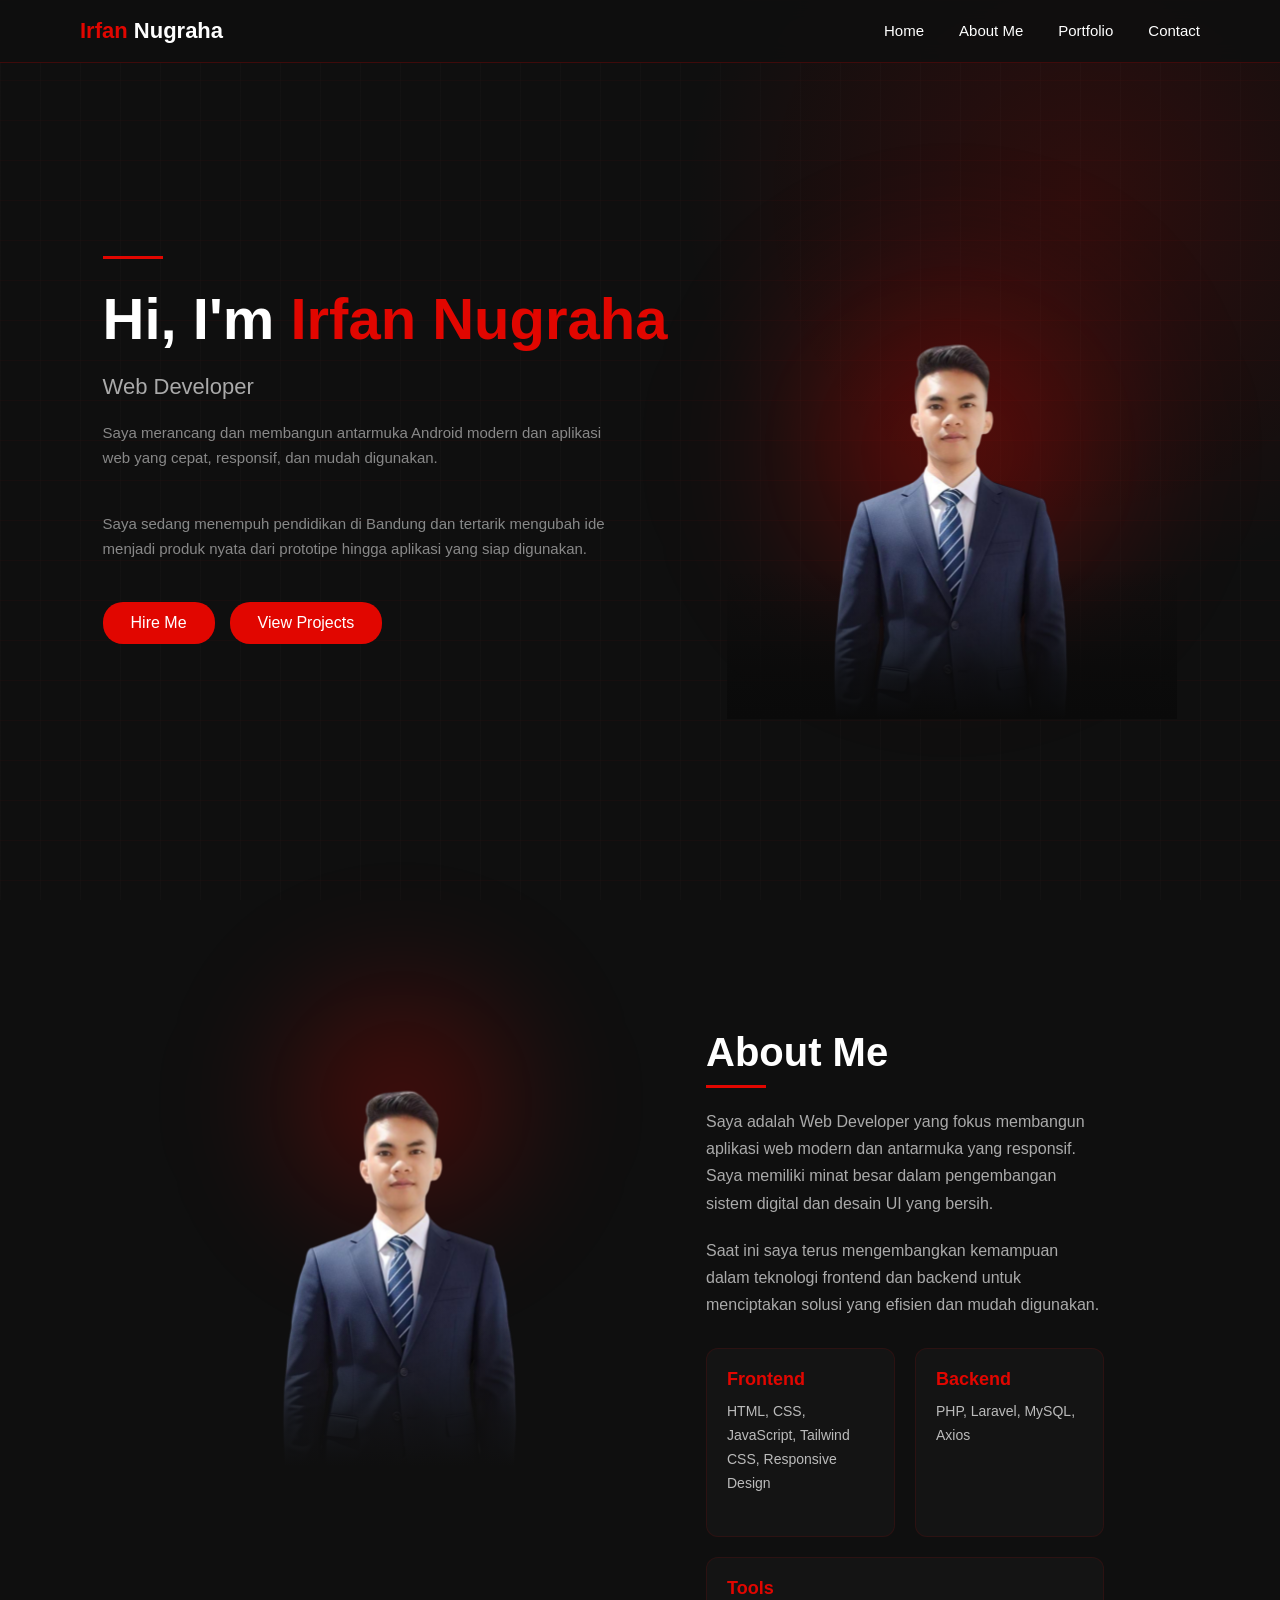
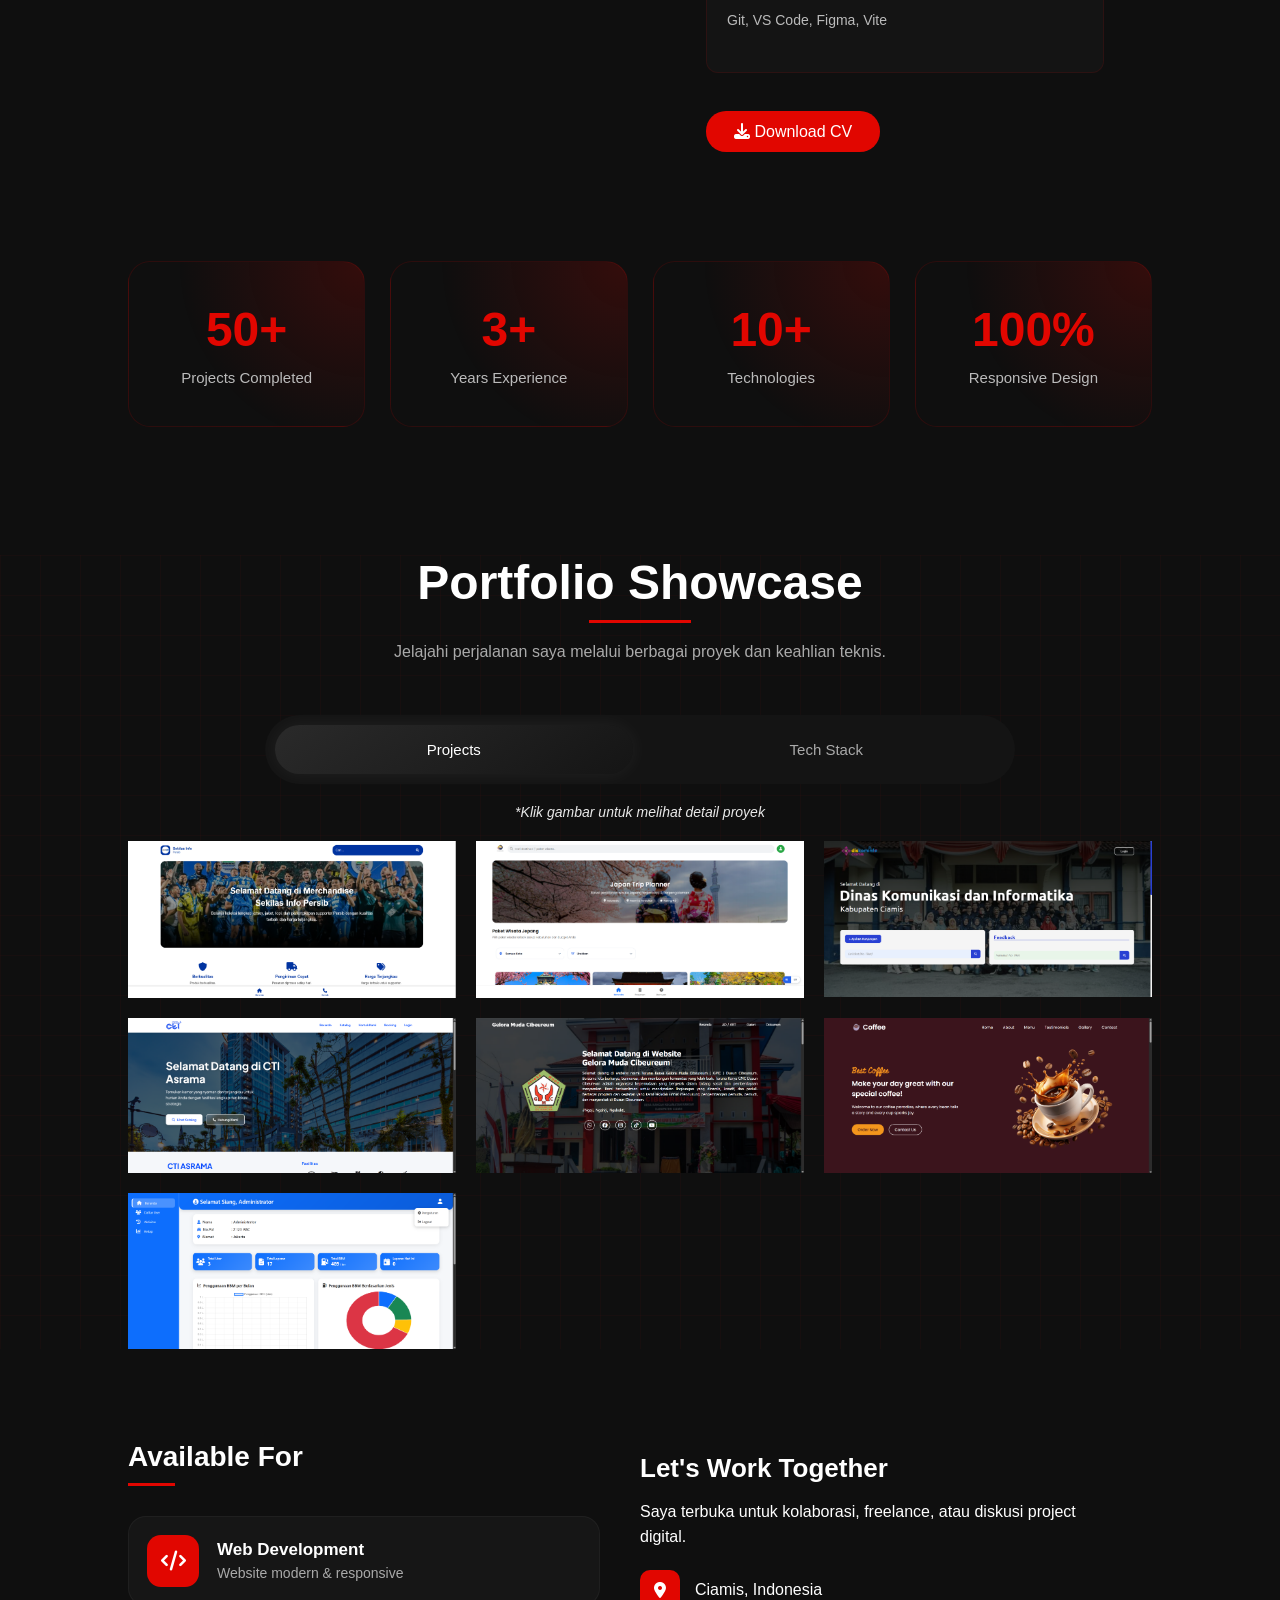
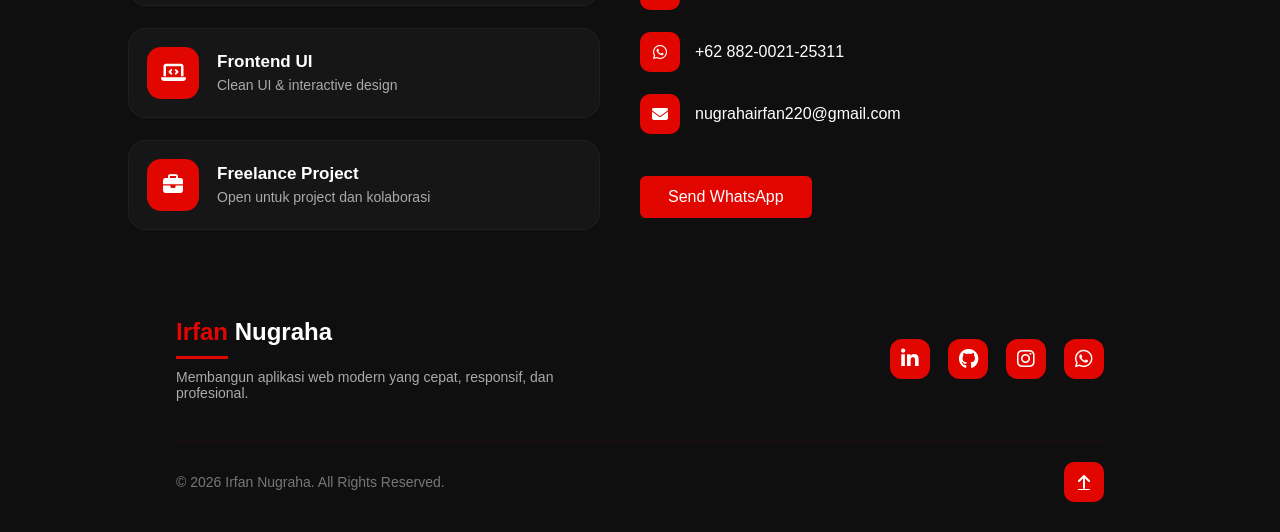
==== index.html @ f9ed2e1a "first commit" ====
<!DOCTYPE html>
<html lang="en">

<head>
    <meta charset="UTF-8">
    <meta name="viewport" content="width=device-width, initial-scale=1.0">
    <title>Portofolio</title>

    <link rel="stylesheet" href="css/style.css">
    <link rel="stylesheet" href="css/style-responsive.css">

    <link rel="stylesheet" href="https://cdnjs.cloudflare.com/ajax/libs/font-awesome/6.5.1/css/all.min.css">

</head>

<body>

    <div class="loader">
        <div class="loader-text">
            <span>Irfan</span> Nugraha
        </div>
    </div>

    <!-- Navbar -->
    <nav class="navbar">
        <div class="nav-container">
            <div class="logo">
                <span>Irfan</span> Nugraha
            </div>
            <ul class="nav-menu">
                <li><a href="#hero">Home</a></li>
                <li><a href="#about">About Me</a></li>
                <li><a href="#portfolio">Portfolio</a></li>
                <li><a href="#contact">Contact</a></li>
            </ul>
            <div class="hamburger">
                <span></span>
                <span></span>
                <span></span>
            </div>
        </div>
    </nav>

    <div class="overlay"></div>

    <!-- Hero Section -->
    <section class="hero fade-up" id="hero">
        <div class="hero-container">
            <div class="hero-text">
                <h1>Hi, I'm <span>Irfan Nugraha</span></h1>
                <h2>Web Developer</h2>
                <p>Saya merancang dan membangun antarmuka Android modern dan aplikasi web yang cepat, responsif, dan
                    mudah digunakan.</p>
                <p>Saya sedang menempuh pendidikan di Bandung dan tertarik mengubah ide menjadi produk nyata dari
                    prototipe hingga aplikasi yang siap digunakan.</p>
                <div class="hero-buttons">
                    <a href="#contact" class="btn-primary">Hire Me</a>
                    <a href="#projects" class="btn-primary">View Projects</a>
                </div>
            </div>
            <div class="hero-image">
                <div class="image-bg"></div>
                <img src="img/hero.png" alt="Irfan Nugraha">
            </div>
        </div>
    </section>

    <!-- About Section -->
    <section class="about fade-up" id="about">
        <div class="about-container">
            <div class="about-image">
                <div class="about-bg"></div>
                <img src="img/hero.png" alt="About Irfan">
            </div>
            <div class="about-content">
                <h2>About Me</h2>
                <p>
                    Saya adalah Web Developer yang fokus membangun aplikasi web modern
                    dan antarmuka yang responsif. Saya memiliki minat besar dalam
                    pengembangan sistem digital dan desain UI yang bersih.
                </p>
                <p>
                    Saat ini saya terus mengembangkan kemampuan dalam teknologi
                    frontend dan backend untuk menciptakan solusi yang efisien
                    dan mudah digunakan.
                </p>
                <div class="about-cards">
                    <div class="about-card">
                        <h3>Frontend</h3>
                        <p>HTML, CSS, JavaScript, Tailwind CSS, Responsive Design</p>
                    </div>
                    <div class="about-card">
                        <h3>Backend</h3>
                        <p>PHP, Laravel, MySQL, Axios</p>
                    </div>
                    <div class="about-card">
                        <h3>Tools</h3>
                        <p>Git, VS Code, Figma, Vite</p>
                    </div>
                </div>
                <a href="" class="btn-primary">
                    <i class="fa-solid fa-download"></i> Download CV
                </a>
            </div>
        </div>
    </section>

    <!-- STATISTICS COUNTER -->
    <section class="stats fade-up">
        <div class="stats-container">

            <div class="stat-card">
                <h2>50+</h2>
                <p>Projects Completed</p>
            </div>

            <div class="stat-card">
                <h2>3+</h2>
                <p>Years Experience</p>
            </div>

            <div class="stat-card">
                <h2>10+</h2>
                <p>Technologies</p>
            </div>

            <div class="stat-card">
                <h2>100%</h2>
                <p>Responsive Design</p>
            </div>

        </div>
    </section>

    <!-- PORTFOLIO SHOWCASE -->
    <section class="portfolio" id="portfolio">
        <div class="portfolio-container">

            <div class="section-title">
                <h2>Portfolio Showcase</h2>
                <p>
                    Jelajahi perjalanan saya melalui berbagai proyek dan keahlian teknis.
                </p>
            </div>

            <div class="portfolio-tabs">
                <button class="tab-btn active" data-tab="projects">
                    Projects
                </button>

                <button class="tab-btn" data-tab="tech">
                    Tech Stack
                </button>
            </div>

            <!-- PROJECT CONTENT -->
            <div class="tab-content active" id="projects">

                <div class="directions">
                    <p><i>*Klik gambar untuk melihat detail proyek</i></p>
                </div>
                <div class="portfolio-grid">
                    <a href="detail-sip.html">
                        <div class="portfolio-card">
                            <div class="portfolio-image">
                                <img src="img/project-7.png" alt="Project">
                            </div>
                        </div>
                    </a>

                    <a href="detail-maruyama.html">
                        <div class="portfolio-card">
                            <div class="portfolio-image">
                                <img src="img/project-1.png" alt="Project">
                            </div>
                        </div>
                    </a>

                    <a href="detail-diskominfo.html">
                        <div class="portfolio-card">
                            <div class="portfolio-image">
                                <img src="img/project-2.png" alt="Project">
                            </div>
                        </div>
                    </a>

                    <a href="detail-cti.html">
                        <div class="portfolio-card">
                            <div class="portfolio-image">
                                <img src="img/project-3.png" alt="Project">
                            </div>
                        </div>
                    </a>

                    <a href="detail-karangtaruna.html">
                        <div class="portfolio-card">
                            <div class="portfolio-image">
                                <img src="img/project-4.png" alt="Project">
                            </div>
                        </div>
                    </a>

                    <a href="detail-coffeeshop.html">
                        <div class="portfolio-card">
                            <div class="portfolio-image">
                                <img src="img/project-5.png" alt="Project">
                            </div>
                        </div>
                    </a>

                    <a href="detail-bbm.html">
                        <div class="portfolio-card">
                            <div class="portfolio-image">
                                <img src="img/project-6.png" alt="Project">
                            </div>
                        </div>
                    </a>
                </div>
            </div>

            <!-- TECH STACK CONTENT -->
            <div class="tab-content" id="tech">

                <div class="tech-grid">

                    <div class="tech-card">
                        <i class="fa-brands fa-js"></i>
                        <h3>JavaScript</h3>
                    </div>

                    <div class="tech-card">
                        <i class="fa-brands fa-html5"></i>
                        <h3>HTML</h3>
                    </div>

                    <div class="tech-card">
                        <i class="fa-brands fa-css3-alt"></i>
                        <h3>CSS</h3>
                    </div>

                    <div class="tech-card">
                        <i class="fa-brands fa-php"></i>
                        <h3>PHP</h3>
                    </div>

                    <div class="tech-card">
                        <i class="fa-brands fa-laravel"></i>
                        <h3>Laravel</h3>
                    </div>

                    <div class="tech-card">
                        <i class="fa-solid fa-database"></i>
                        <h3>MySQL</h3>
                    </div>

                    <div class="tech-card">
                        <i class="fa-brands fa-git-alt"></i>
                        <h3>Git</h3>
                    </div>

                    <div class="tech-card">
                        <i class="fa-brands fa-figma"></i>
                        <h3>Figma</h3>
                    </div>

                </div>
            </div>
        </div>
    </section>

    <!-- CONTACT SECTION -->
    <section class="contact fade-up" id="contact">
        <div class="contact-container">
            <div class="contact-wrapper">
                <div class="contact-card">
                    <h3>Available For</h3>

                    <div class="availability-list">
                        <div class="availability-item">
                            <i class="fa-solid fa-code"></i>
                            <div>
                                <h4>Web Development</h4>
                                <p>Website modern & responsive</p>
                            </div>
                        </div>

                        <div class="availability-item">
                            <i class="fa-solid fa-laptop-code"></i>
                            <div>
                                <h4>Frontend UI</h4>
                                <p>Clean UI & interactive design</p>
                            </div>
                        </div>

                        <div class="availability-item">
                            <i class="fa-solid fa-briefcase"></i>
                            <div>
                                <h4>Freelance Project</h4>
                                <p>Open untuk project dan kolaborasi</p>
                            </div>
                        </div>
                    </div>
                </div>
                <div class="contact-info">
                    <h3>Let's Work Together</h3>
                    <p>Saya terbuka untuk kolaborasi, freelance, atau diskusi project digital.</p>
                    <div class="contact-item">
                        <i class="fa-solid fa-location-dot"></i>
                        <p>Ciamis, Indonesia</p>
                    </div>
                    <div class="contact-item">
                        <i class="fa-brands fa-whatsapp"></i>
                        <p><a href="https://wa.me/62882002125311" target="_blank">
                                +62 882-0021-25311
                            </a></p>
                    </div>
                    <div class="contact-item">
                        <i class="fa-solid fa-envelope"></i>
                        <p><a href="mailto:nugrahairfan220@gmail.com">
                                nugrahairfan220@gmail.com
                            </a></p>
                    </div>
                    <a href="https://wa.me/62882002125311" class="contact-btn" target="_blank">
                        Send WhatsApp
                    </a>
                </div>
            </div>
        </div>
    </section>

    <!-- FOOTER -->
    <footer class="footer">
        <div class="footer-container">

            <div class="footer-top">
                <div class="footer-logo">
                    <h2><span>Irfan</span> Nugraha</h2>
                    <p>Membangun aplikasi web modern yang cepat, responsif, dan profesional.</p>
                </div>

                <div class="footer-social">
                    <a href="#"><i class="fa-brands fa-linkedin-in"></i></a>
                    <a href="#"><i class="fa-brands fa-github"></i></a>
                    <a href="https://www.instagram.com/_ngrh4/" target="_blank"><i
                            class="fa-brands fa-instagram"></i></a>
                    <a href="https://wa.me/62882002125311" target="_blank">
                        <i class="fa-brands fa-whatsapp"></i>
                    </a>
                </div>
            </div>

            <div class="footer-bottom">
                <p>© 2026 Irfan Nugraha. All Rights Reserved.</p>
                <a href="index.html" class="back-to-top">
                    <i class="fa-solid fa-arrow-up"></i>
                </a>
            </div>

        </div>
    </footer>

    <script src="script.js"></script>

</body>

</html>
---- css/style.css ----
* {
    margin: 0;
    padding: 0;
    box-sizing: border-box;
}

html {
    scroll-behavior: smooth;
}

html.no-scroll,
body.no-scroll {
    overflow: hidden;
    overscroll-behavior: none;
}

.fade-up {
    opacity: 0;
    transform: translateY(40px);
    transition: all 0.3s ease;
}

.fade-up.show {
    opacity: 1;
    transform: translateY(0);
}

.loader {
    position: fixed;
    inset: 0;
    background: #0a0a0a;
    display: flex;
    justify-content: center;
    align-items: center;
    z-index: 99999;
    transition: 0.6s ease;
}

.loader.hide {
    opacity: 0;
    visibility: hidden;
}

.loader-text {
    font-size: 32px;
    font-weight: 700;
    color: white;
}

.loader-text span {
    color: #e10600;
}

body {
    font-family: 'Poppins', sans-serif;
    background-color: #0f0f0f;
}

/* Navbar */
.navbar {
    position: fixed;
    width: 100%;
    top: 0;
    background: rgba(15, 15, 15, 0.9);
    backdrop-filter: blur(10px);
    z-index: 1000;
    border-bottom: 1px solid rgba(255, 0, 0, 0.2);
}

.nav-container {
    max-width: 1200px;
    margin: auto;
    padding: 18px 40px;
    display: flex;
    justify-content: space-between;
    align-items: center;
}

.logo {
    font-size: 22px;
    font-weight: 700;
    color: white;
    cursor: pointer;
}

.logo span {
    color: #e10600;
}

.nav-menu {
    display: flex;
    list-style: none;
    gap: 35px;
}

.nav-menu a {
    text-decoration: none;
    color: white;
    font-size: 15px;
    font-weight: 500;
    position: relative;
    transition: 0.3s;
}

.nav-menu a::after {
    content: "";
    position: absolute;
    left: 0;
    bottom: -6px;
    width: 0%;
    height: 2px;
    background: #e10600;
    transition: 0.3s;
}

.nav-menu a:hover::after {
    width: 100%;
}

.hamburger {
    display: none;
    flex-direction: column;
    cursor: pointer;
    gap: 5px;
}

.hamburger span {
    width: 25px;
    height: 3px;
    background: #fff;
    transition: all 0.3s ease;
    transform-origin: center;
}

.hamburger.active span {
    background: #e10600;
    box-shadow: 0 0 10px #e10600, 0 0 20px #e10600;
}

.hamburger.active span:nth-child(1) {
    transform: rotate(45deg) translate(5px, 5px);
}

.hamburger.active span:nth-child(2) {
    opacity: 0;
}

.hamburger.active span:nth-child(3) {
    transform: rotate(-45deg) translate(6px, -6px);
}

.overlay {
    position: fixed;
    inset: 0;
    background: rgba(0, 0, 0, 0.6);
    backdrop-filter: blur(5px);
    opacity: 0;
    visibility: hidden;
    transition: 0.3s ease;
    z-index: 900;
    pointer-events: none;
}

.overlay.active {
    opacity: 1;
    visibility: visible;
    pointer-events: auto;
}

/* HERO SECTION */
.hero {
    min-height: 100vh;
    display: flex;
    align-items: center;
    position: relative;
    overflow: hidden;
    padding: 0 60px;
    background: #0f0f0f;
}

.hero::before {
    content: "";
    position: absolute;
    width: 800px;
    height: 800px;
    background: radial-gradient(circle, rgba(225, 6, 0, 0.15) 0%, transparent 70%);
    top: -200px;
    right: -200px;
    z-index: 0;
}

.hero::after {
    content: "";
    position: absolute;
    inset: 0;
    background-image: linear-gradient(rgba(255, 0, 0, 0.03) 1px, transparent 1px),
        linear-gradient(90deg, rgba(133, 110, 110, 0.03) 1px, transparent 1px);
    background-size: 40px 40px;
    z-index: 0;
}

.hero-container {
    max-width: 1200px;
    margin: auto;
    display: flex;
    align-items: center;
    justify-content: space-between;
    gap: 60px;
    position: relative;
    z-index: 2;
}

.hero-text h1 {
    font-size: 58px;
    font-weight: 700;
    line-height: 1.2;
    color: white;
}

.hero-text h1 span {
    color: #e10600;
}

.hero-text h2 {
    margin: 20px 0;
    font-weight: 400;
    color: #aaa;
    font-size: 22px;
}

.hero-text p {
    max-width: 520px;
    color: #888;
    line-height: 1.7;
    margin-bottom: 40px;
    font-size: 15px;
}

.hero-text::before {
    content: "";
    width: 60px;
    height: 3px;
    background: #e10600;
    display: block;
    margin-bottom: 25px;
}

.hero-buttons {
    display: flex;
    gap: 15px;
}

.btn-primary {
    background: #e10600;
    color: white;
    padding: 12px 28px;
    text-decoration: none;
    border-radius: 20px;
    transition: 0.3s;
}

.btn-primary:hover {
    background: #ff1a1a;
    box-shadow: 0 0 20px rgba(225, 6, 0, 0.6);
    transform: translateY(-5px);
}

.hero-image {
    position: relative;
    display: flex;
    justify-content: center;
    align-items: center;
}

.hero-image::after {
    content: "";
    position: absolute;
    bottom: 0;
    width: 100%;
    height: 150px;
    background: linear-gradient(to bottom,
            rgba(10, 10, 10, 0) 0%,
            rgba(10, 10, 10, 0.4) 40%,
            rgba(10, 10, 10, 0.8) 70%,
            #0a0a0a 100%);
    z-index: 3;
}

.image-bg {
    position: absolute;
    width: 450px;
    height: 450px;
    background: radial-gradient(circle, rgba(225, 6, 0, 0.4) 0%, transparent 70%);
    filter: blur(60px);
    border-radius: 50%;
    z-index: 1;
}

.hero-image img {
    width: 450px;
    position: relative;
    z-index: 2;
    animation: float 4s ease-in-out infinite;
}

@keyframes float {
    0% {
        transform: translateY(0px);
    }

    50% {
        transform: translateY(-12px);
    }

    100% {
        transform: translateY(0px);
    }
}

/* ABOUT SECTION */
.about {
    padding: 120px 60px;
    position: relative;
}

.about-container {
    max-width: 80%;
    margin: auto;
    display: flex;
    align-items: flex-start;
    gap: 80px;
}

.about-image {
    position: relative;
    flex: 1;
    display: flex;
    justify-content: center;
    margin-top: -10%;
}

.about-image::after {
    content: "";
    position: absolute;
    bottom: 0;
    width: 100%;
    height: 160px;
    background: linear-gradient(to bottom,
            rgba(15, 15, 15, 0) 0%,
            rgba(15, 15, 15, 0.4) 40%,
            rgba(15, 15, 15, 0.8) 70%,
            #0f0f0f 100%);
    z-index: 3;
}

.about-bg {
    position: absolute;
    width: 350px;
    height: 350px;
    background: radial-gradient(circle, rgba(225, 6, 0, 0.3) 0%, transparent 70%);
    filter: blur(50px);
    border-radius: 50%;
    z-index: 1;
}

.about-image img {
    width: 450px;
    position: relative;
    z-index: 2;
    border-radius: 20px;
    animation: float 4s ease-in-out infinite;
}

.about-content {
    flex: 1.3;
    padding-top: 10px;
}

.about-content h2 {
    font-size: 40px;
    margin-bottom: 20px;
    color: white;
    position: relative;
}

.about-content h2::after {
    content: "";
    width: 60px;
    height: 3px;
    background: #e10600;
    display: block;
    margin-top: 10px;
}

.about-content p {
    color: #aaa;
    line-height: 1.7;
    margin-bottom: 20px;
}

.about-cards {
    display: flex;
    gap: 20px;
    margin-top: 30px;
    flex-wrap: wrap;
    margin-bottom: 50px;
}

.about-card {
    background: #141414;
    padding: 20px;
    border-radius: 12px;
    border: 1px solid rgba(255, 0, 0, 0.1);
    flex: 1;
    min-width: 180px;
    transition: 0.3s;
}

.about-card h3 {
    color: #e10600;
    margin-bottom: 10px;
    font-size: 18px;
}

.about-card p {
    font-size: 14px;
    color: #bbb;
}

/* STATISTICS COUNTER */
.stats {
    position: relative;
}

.stats-container {
    max-width: 80%;
    margin: auto;
    display: grid;
    grid-template-columns: repeat(4, 1fr);
    gap: 25px;
}

.stat-card {
    background:
        radial-gradient(circle at top right,
            rgba(225, 6, 0, 0.18),
            transparent 65%);
    border: 1px solid rgba(255, 0, 0, 0.12);
    border-radius: 22px;
    padding: 40px 25px;
    text-align: center;
    transition: 0.4s ease;
    position: relative;
    overflow: hidden;
}

.stat-card h2 {
    font-size: 48px;
    color: #e10600;
    margin-bottom: 12px;
    position: relative;
    z-index: 2;
}

.stat-card p {
    color: #bbb;
    font-size: 15px;
    position: relative;
    z-index: 2;
}

/* PORTFOLIO SECTION */
.portfolio {
    margin-top: 10%;
    position: relative;
    overflow: hidden;
}

.portfolio::before {
    content: "";
    position: absolute;
    inset: 0;
    background-image:
        linear-gradient(rgba(255, 0, 0, 0.03) 1px, transparent 1px),
        linear-gradient(90deg, rgba(255, 0, 0, 0.03) 1px, transparent 1px);
    background-size: 40px 40px;
    z-index: 0;
}

.portfolio-container {
    max-width: 80%;
    margin: auto;
    position: relative;
    z-index: 2;
}

.section-title {
    text-align: center;
    margin-bottom: 50px;
}

.section-title h2 {
    font-size: 48px;
    color: white;
    margin-bottom: 15px;
    position: relative;
}

.section-title h2::after {
    content: "";
    width: 10%;
    height: 3px;
    background: #e10600;
    display: block;
    margin: auto;
    margin-top: 10px;
}

.section-title p {
    color: #aaa;
    max-width: 700px;
    margin: auto;
    line-height: 1.7;
}

.portfolio-tabs {
    max-width: 750px;
    margin: auto;
    background: #141414;
    padding: 10px;
    border-radius: 50px;
    display: flex;
    justify-content: space-between;
    gap: 15px;
    margin-bottom: 20px;
}

.tab-btn {
    flex: 1;
    border: none;
    padding: 16px;
    border-radius: 40px;
    background: transparent;
    color: #aaa;
    cursor: pointer;
    transition: 0.3s ease;
    font-size: 15px;
}

.tab-btn.active,
.tab-btn:hover {
    background: linear-gradient(145deg, #2a2a2a, #151515);
    color: white;
    box-shadow: 0 0 20px rgba(255, 255, 255, 0.06);
}

.directions {
    display: flex;
    flex-wrap: wrap;
    gap: 12px;
    align-items: center;
    border-radius: 10px;
    color: #e8e8e8;
    font-size: 14px;
    max-width: 100%;
    margin: 0.5rem 0;
    justify-content: center;
}

.directions p {
    animation: blinkText 1s infinite;
}

@keyframes blinkText {
    0%,
    100% {
        opacity: 1;
    }

    50% {
        opacity: 0.3;
    }
}

@media (prefers-reduced-motion: reduce) {
    .directions p {
        animation: none;
        opacity: 1;
    }
}

.portfolio-grid {
    margin-top: 2%;
    display: grid;
    grid-template-columns: repeat(3, 1fr);
    gap: 20px;
}

.portfolio-card {
    border-radius: 0px;
    overflow: hidden;
    transition: 0.4s ease;
    position: relative;
}

.portfolio-card:hover {
    transform: translateY(-5px);
}

.portfolio-image img {
    width: 100%;
    display: block;
    cursor: pointer;
    transition: transform 0.3s ease;
}

/* TAB CONTENT */
.tab-content {
    display: none;
    animation: fadeTab 0.4s ease;
}

.tab-content.active {
    display: block;
}

@keyframes fadeTab {
    from {
        opacity: 0;
        transform: translateY(15px);
    }

    to {
        opacity: 1;
        transform: translateY(0);
    }
}

/* TECH STACK */
.tech-grid {
    display: grid;
    grid-template-columns: repeat(4, 1fr);
    gap: 28px;
}

.tech-card {
    background: linear-gradient(145deg, #141414, #0d0d0d);
    border: 1px solid rgba(255, 0, 0, 0.08);
    border-radius: 28px;
    height: 170px;
    display: flex;
    flex-direction: column;
    align-items: center;
    justify-content: center;
    position: relative;
    overflow: hidden;
    transition: 0.4s ease;
}

.tech-card::before {
    content: "";
    position: absolute;
    inset: 0;
    background:
        radial-gradient(circle at top,
            rgba(225, 6, 0, 0.12),
            transparent 70%);
    opacity: 0;
    transition: 0.4s;
}

.tech-card:hover::before {
    opacity: 1;
}

.tech-card:hover {
    border-color: rgba(255, 0, 0, 0.4);
    box-shadow: 0 18px 40px rgba(225, 6, 0, 0.18);
}

.tech-card i {
    font-size: 58px;
    margin-bottom: 18px;
    color: white;
    transition: 0.3s ease;
    position: relative;
    z-index: 2;
}

.tech-card:hover i {
    transform: scale(1.1);
    color: #e10600;
}

.tech-card h3 {
    color: #ddd;
    font-size: 15px;
    font-weight: 500;
    position: relative;
    z-index: 2;
}

/* CONTACT SECTION */
.contact {
    margin-top: 5%;
    color: white;
}

.contact-container {
    max-width: 80%;
    margin: auto;
}

.contact-wrapper {
    display: flex;
    margin-top: 60px;
    align-items: stretch;
    flex-wrap: wrap;
}

.contact-info {
    flex: 1;
    padding: 40px;
    border-radius: 16px;
    transition: 0.4s ease;
}

.contact-info h3 {
    font-size: 26px;
    margin-bottom: 15px;
}

.contact-info p {
    color: white;
    margin-bottom: 20px;
    line-height: 1.6;
}

.contact-item {
    display: flex;
    align-items: center;
    gap: 15px;
    margin-bottom: 22px;
}

.contact-item i {
    width: 40px;
    height: 40px;
    display: flex;
    align-items: center;
    justify-content: center;
    background: #e10600;
    border-radius: 10px;
    color: white;
    font-size: 16px;
    transition: 0.3s ease;
    flex-shrink: 0;
}

.contact-item p {
    margin: 0;
    color: white;
}

.contact-item a {
    text-decoration: none;
    color: white;
    transition: 0.3s;
}

.contact-item a:hover {
    color: #e10600;
}

.contact-btn {
    display: inline-block;
    margin-top: 20px;
    padding: 12px 28px;
    background: #e10600;
    color: white;
    text-decoration: none;
    border-radius: 6px;
    transition: 0.3s;
}

.contact-btn:hover {
    background: #ff1a1a;
    box-shadow: 0 0 20px rgba(225, 6, 0, 0.6);
}

.contact-card {
    flex: 1;
    position: relative;
    overflow: hidden;
    border-radius: 24px;
    display: flex;
    flex-direction: column;
    justify-content: center;
    min-height: 100%;
}

.contact-card h3 {
    font-size: 28px;
    margin-bottom: 30px;
    position: relative;
    z-index: 2;
}

.contact-card h3::after {
    content: "";
    width: 10%;
    height: 3px;
    background: #e10600;
    display: block;
    margin-top: 10px;
}

.availability-list {
    display: flex;
    flex-direction: column;
    gap: 22px;
    position: relative;
    z-index: 2;
}

.availability-item {
    display: flex;
    align-items: center;
    gap: 18px;
    padding: 18px;
    border-radius: 18px;
    background: rgba(255, 255, 255, 0.03);
    border: 1px solid rgba(255, 255, 255, 0.04);
    transition: 0.3s ease;
}

.availability-item i {
    width: 52px;
    height: 52px;
    display: flex;
    align-items: center;
    justify-content: center;
    border-radius: 14px;
    background: #e10600;
    color: white;
    font-size: 20px;
    flex-shrink: 0;
}

.availability-item h4 {
    color: white;
    margin-bottom: 5px;
    font-size: 17px;
}

.availability-item p {
    color: #aaa;
    font-size: 14px;
    margin: 0;
}

/* FOOTER */
.footer {
    padding: 60px 60px 30px;
    position: relative;
}

.footer-container {
    max-width: 80%;
    margin: auto;
}

.footer-top {
    display: flex;
    justify-content: space-between;
    align-items: center;
    flex-wrap: wrap;
    gap: 40px;
    margin-bottom: 40px;
}

.footer-logo h2 {
    color: white;
    font-size: 24px;
}

.footer-logo h2::after {
    content: "";
    width: 13%;
    height: 3px;
    background: #e10600;
    display: block;
    margin-top: 10px;
}

.footer-logo span {
    color: #e10600;
}

.footer-logo p {
    color: #aaa;
    margin-top: 10px;
    max-width: 400px;
    font-size: 14px;
}

.footer-social {
    display: flex;
    gap: 18px;
}

.footer-social a {
    width: 40px;
    height: 40px;
    background: #e10600;
    display: flex;
    align-items: center;
    justify-content: center;
    border-radius: 12px;
    color: white;
    font-size: 20px;
    transition: 0.3s ease;
    text-decoration: none;
}

.footer-social a:hover {
    box-shadow: 0 0 20px rgba(225, 6, 0, 0.6);
    transform: translateY(-5px);
}

.footer-bottom {
    display: flex;
    justify-content: space-between;
    align-items: center;
    border-top: 1px solid rgba(255, 0, 0, 0.1);
    padding-top: 20px;
}

.footer-bottom p {
    color: #777;
    font-size: 14px;
}

.back-to-top {
    width: 40px;
    height: 40px;
    background: #e10600;
    display: flex;
    align-items: center;
    justify-content: center;
    border-radius: 10px;
    color: white;
    transition: 0.3s;
}

.back-to-top:hover {
    box-shadow: 0 0 15px rgba(225, 6, 0, 0.5);
    transform: translateY(-5px);
}

.hero::before,
.hero::after,
.hero-image::after {
    pointer-events: none;
}

.hero-text,
.hero-buttons,
.hero-buttons a {
    position: relative;
    z-index: 5;
}
---- css/style-responsive.css ----
@media (max-width: 1024px) {

    /* NAVBAR */
    .nav-container {
        padding: 15px 25px;
    }

    /* HERO */
    .hero-container {
        flex-direction: column;
        text-align: center;
    }

    .hero-text::before {
        margin: 0 auto 25px;
    }

    .hero-buttons {
        justify-content: center;
    }

    .hero-image img {
        width: 380px;
    }

    /* ABOUT */
    .about-container {
        flex-direction: column;
        align-items: center;
    }

    .about-image img {
        width: 380px;
    }

    .about-content {
        text-align: center;
    }

    .about-content h2::after {
        margin: 10px auto 0;
    }

    /* STATS */
    .stats-container {
        grid-template-columns: repeat(2, 1fr);
    }

    /* PORTFOLIO */
    .portfolio-grid {
        grid-template-columns: repeat(2, 1fr);
    }

    /* TECH STACK */
    .tech-grid {
        grid-template-columns: repeat(3, 1fr);
    }

    /* CONTACT */
    .contact-wrapper {
        flex-direction: column;
    }
}

/* MOBILE - 768px and below */
@media (max-width: 768px) {

    /* NAVBAR */
    .nav-container {
        padding: 15px 25px;
    }

    .nav-menu {
        position: absolute;
        top: 55px;
        left: 0%;
        flex-direction: column;
        background: rgb(15, 15, 15);
        backdrop-filter: blur(0px);
        width: 100%;
        padding: 20px;
        opacity: 0;
        transform: translateY(-20px);
        transition: all 0.35s ease;
        pointer-events: none;
    }

    .nav-menu a {
        display: block;
        padding: 12px;
        border-radius: 8px;
        transition: 0.2s;
        position: relative;
        overflow: hidden;
    }

    .nav-menu.active {
        top: 57px;
        opacity: 1;
        transform: translateY(0);
        pointer-events: auto;
    }

    .nav-menu a::after {
        display: none;
    }

    .nav-menu a:hover,
    .nav-menu a:active {
        background: rgba(225, 6, 0, 0.15);
        color: #fff;
        transform: translateX(8px);
    }

    .nav-menu a::before {
        content: "";
        position: absolute;
        left: 0;
        top: 0;
        width: 4px;
        height: 0%;
        background: #e10600;
        transition: 0.3s;
    }

    .nav-menu a:hover::before,
    .nav-menu a:active::before {
        height: 100%;
    }

    .hamburger {
        display: flex;
    }

    /* HERO */
    .hero {
        padding: 120px 25px 0px;
        min-height: 80vh;
    }

    .hero-container {
        flex-direction: column-reverse;
        text-align: center;
    }

    .hero-text {
        margin-top: -20%;
    }

    .hero-text::before {
        display: none;
    }

    .hero-text h1 {
        font-size: 38px;
    }

    .hero-text h2 {
        font-size: 18px;
    }

    .hero-image {
        margin-bottom: -10%;
    }

    .image-bg {
        background: black;
    }

    .hero-image img {
        width: 350px;
        animation: none;
    }

    /* ABOUT */
    .about {
        padding: 0px 0px;
        margin-top: 20%;
    }

    .about-container {
        max-width: 90%;
    }

    .about-image {
        display: none;
    }

    .about-content {
        padding-top: 0px;
    }

    .about-content h2 {
        font-size: 30px;
    }

    .about-content p {
        font-size: 12px;
    }

    .about-cards {
        flex-direction: column;
    }

    /* STATS */
    .stats {
        padding: 0px 0px;
    }

    .stats-container {
        gap: 18px;
        max-width: 90%;
        margin-top: 15%;
    }

    .stat-card {
        padding: 30px 20px;
    }

    .stat-card h2 {
        font-size: 38px;
    }

    /* PORTFOLIO */
    .portfolio {
        padding: 0px 0px;
        margin-top: 30%;
    }

    .portfolio-container {
        max-width: 90%;
    }

    .section-title h2 {
        font-size: 30px;
    }

    .section-title h2::after {
        width: 30%;
    }

    .section-title p {
        font-size: 12px;
    }

    .portfolio-tabs {
        margin-top: -5%;
        margin-bottom: 30px;
    }

    .directions {
        margin-top: -10px;
        margin-bottom: 20px;
    }

    .directions p {
        font-size: 10px;
    }

    .portfolio-grid {
        margin-top: 0px;
        gap: 10px;
    }

    .portfolio-image img {
        border-radius: 0px;
    }

    /* TECH STACK */
    .tech-grid {
        grid-template-columns: repeat(2, 1fr);
        gap: 20px;
    }

    .tech-card {
        height: 150px;
    }

    .tech-card i {
        font-size: 48px;
    }

    /* CONTACT */
    .contact {
        padding: 0px 0px;
        margin-top: 20%;
    }

    .contact-container {
        max-width: 90%;
    }

    .contact-info {
        padding: 30px;
    }

    .contact-info p {
        font-size: 12px;
    }

    .contact-wrapper {
        margin-top: 40%;
        gap: 20px;
    }

    .contact-card h3 {
        text-align: center;
    }

    .contact-card h3::after {
        content: "";
        width: 20%;
        height: 3px;
        margin: auto;
        background: #e10600;
        display: block;
        margin-top: 10px;
    }

    /* FOOTER */
    .footer {
        padding: 50px 25px 25px;
    }

    .footer-top {
        flex-direction: column;
        text-align: center;
    }

    .footer-logo h2::after {
        width: 30%;
        margin: auto;
        margin-top: 10px;
    }

    .footer-bottom {
        flex-direction: column;
        gap: 10px;
    }

    .back-to-top {
        margin-top: 10px;
    }
}

/* SMALL MOBILE - 480px and below */
@media (max-width: 480px) {

    /* HERO */
    .hero-text h1 {
        font-size: 30px;
    }

    .hero-text p {
        font-size: 14px;
    }

    .hero-image img {
        margin-top: -30%;
    }

    /* BUTTONS */
    .btn-primary {
        padding: 10px 20px;
        font-size: 14px;
    }

    /* STATS */
    .stat-card h2 {
        font-size: 34px;
    }

    /* CONTACT */
    .contact-item i {
        width: 35px;
        height: 35px;
        font-size: 14px;
    }
}
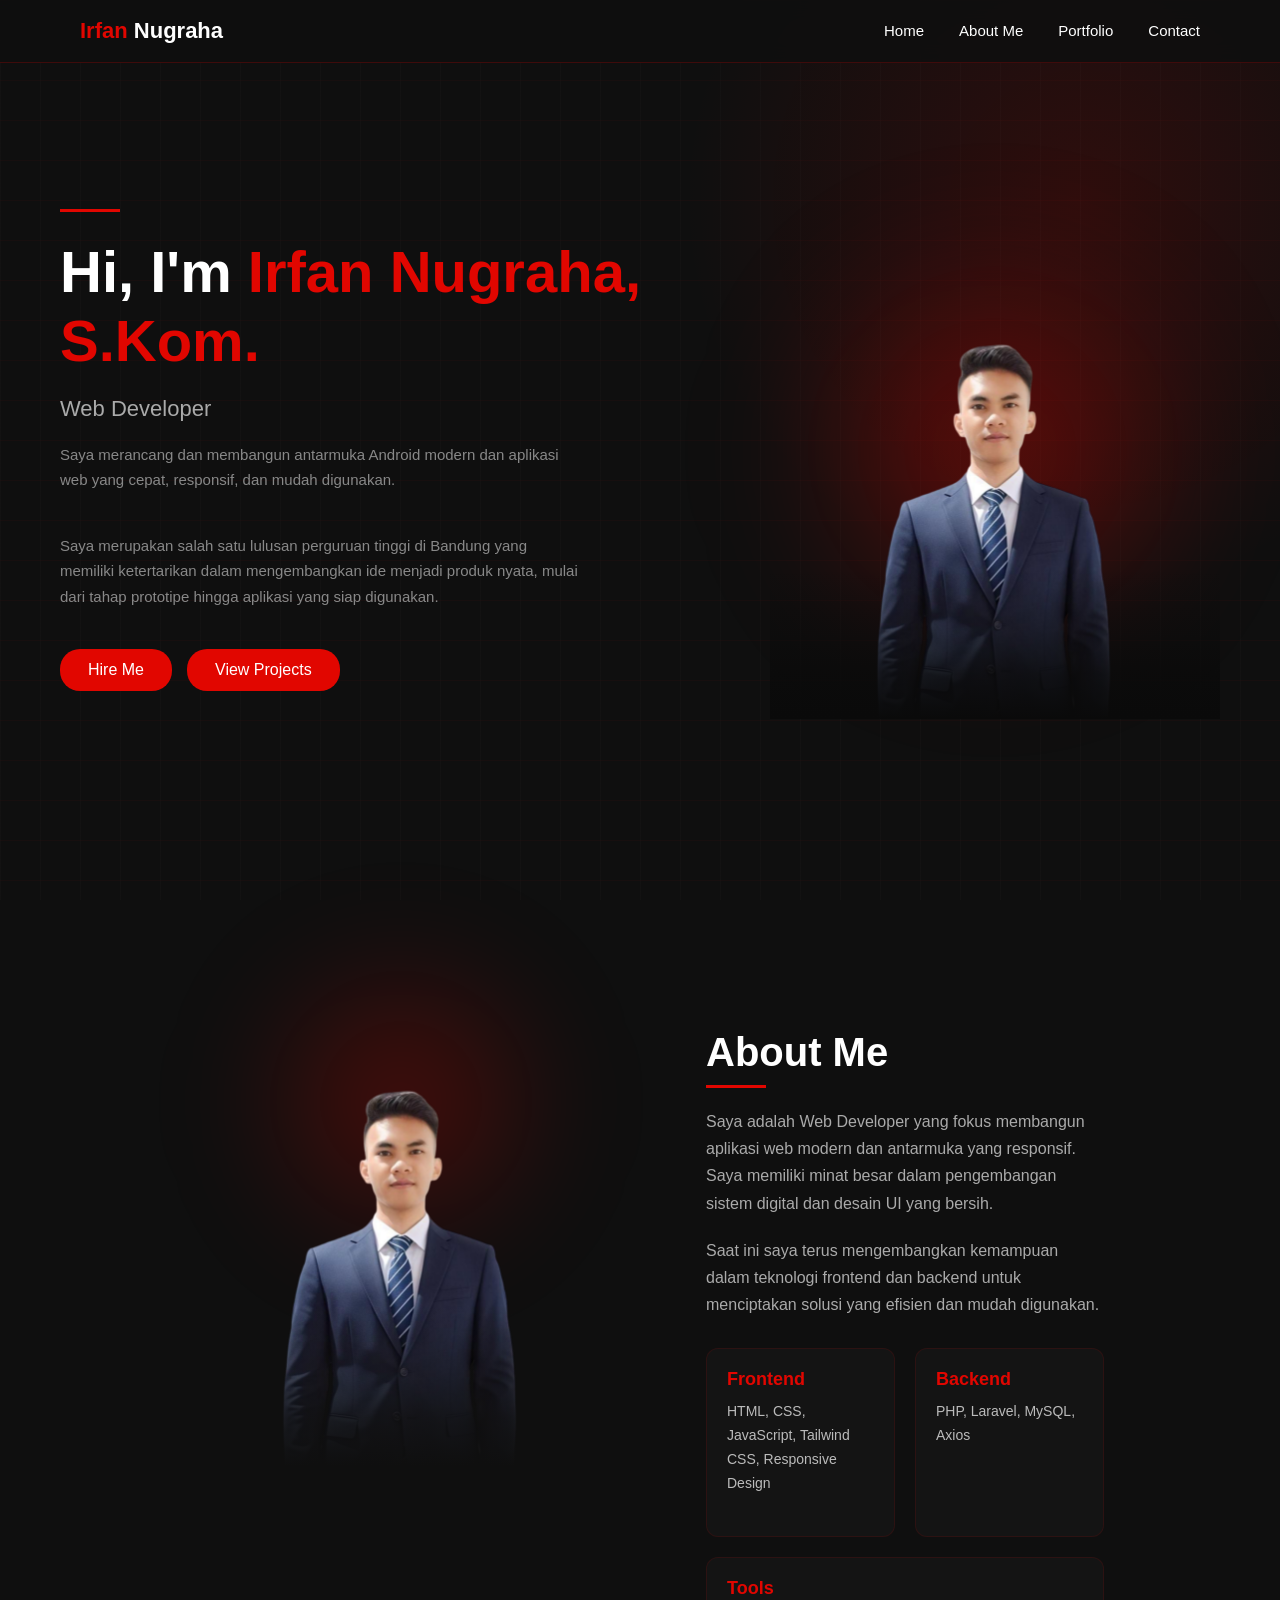
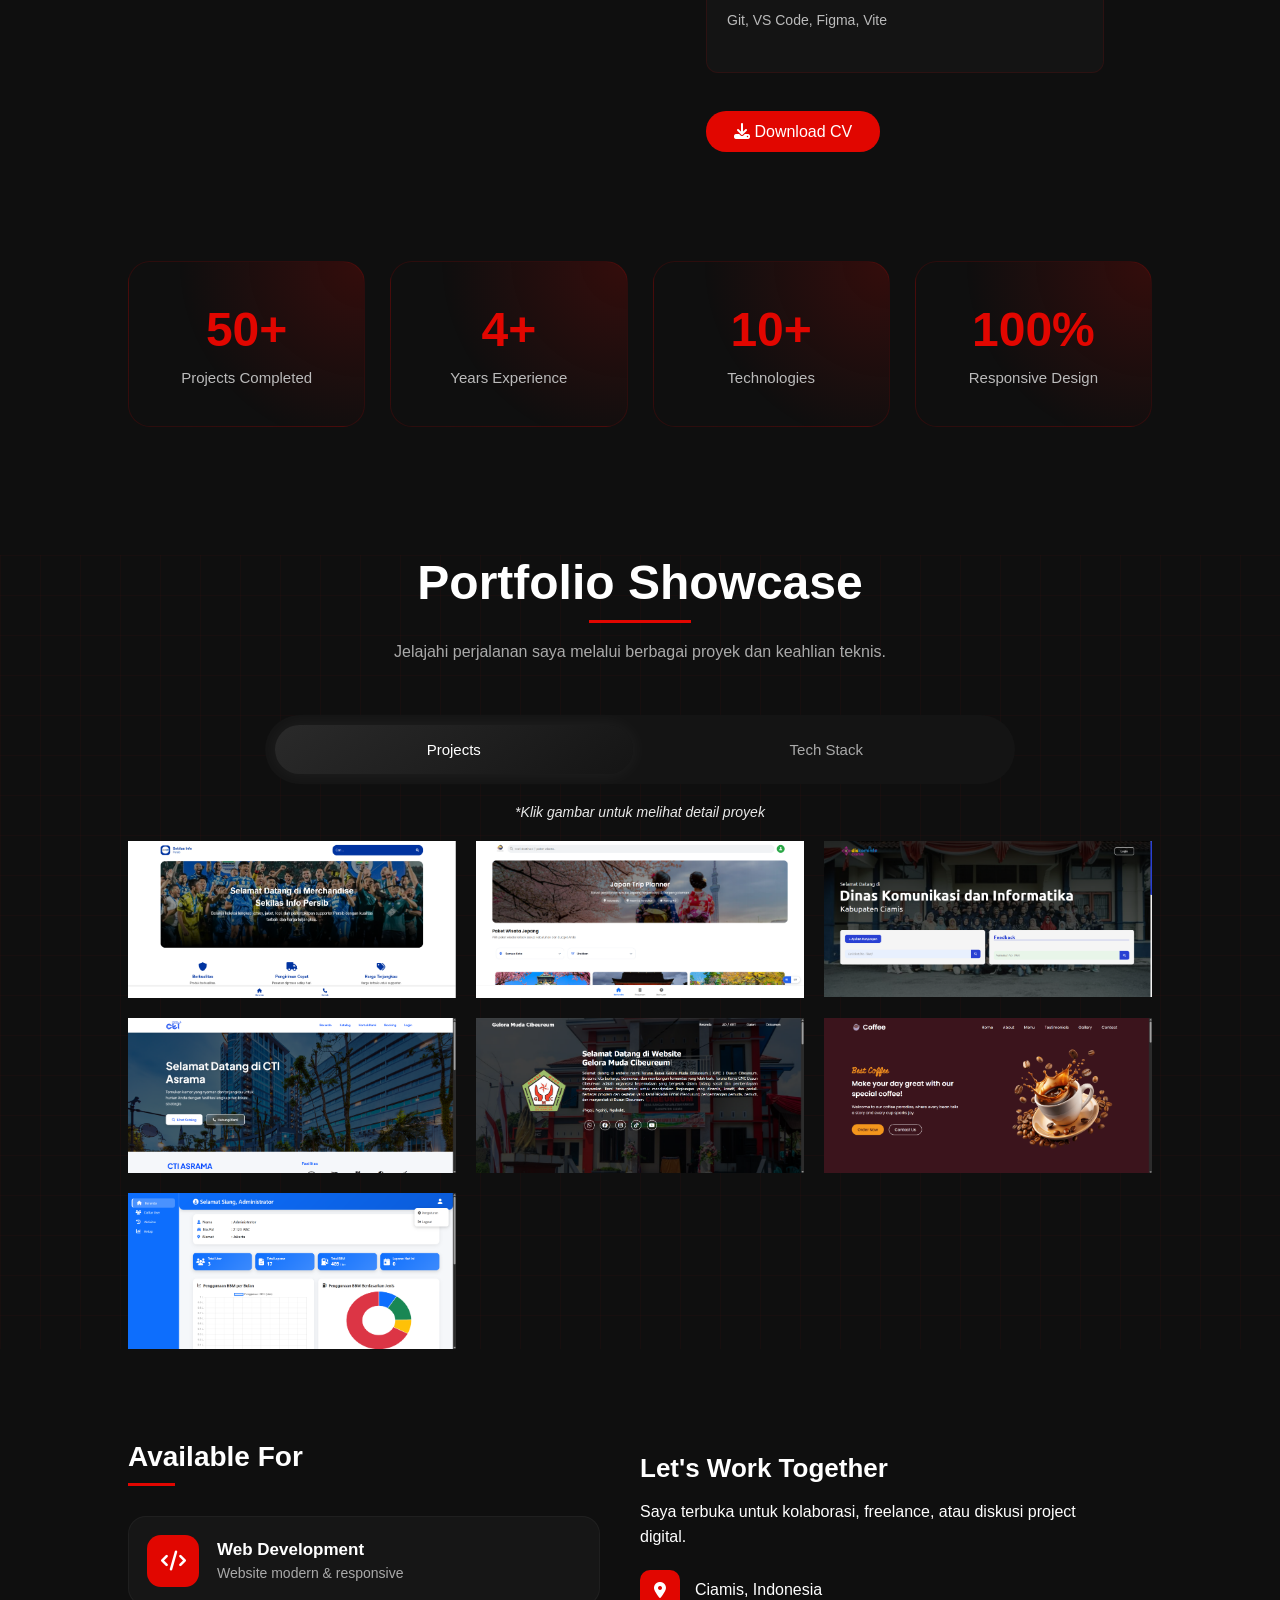
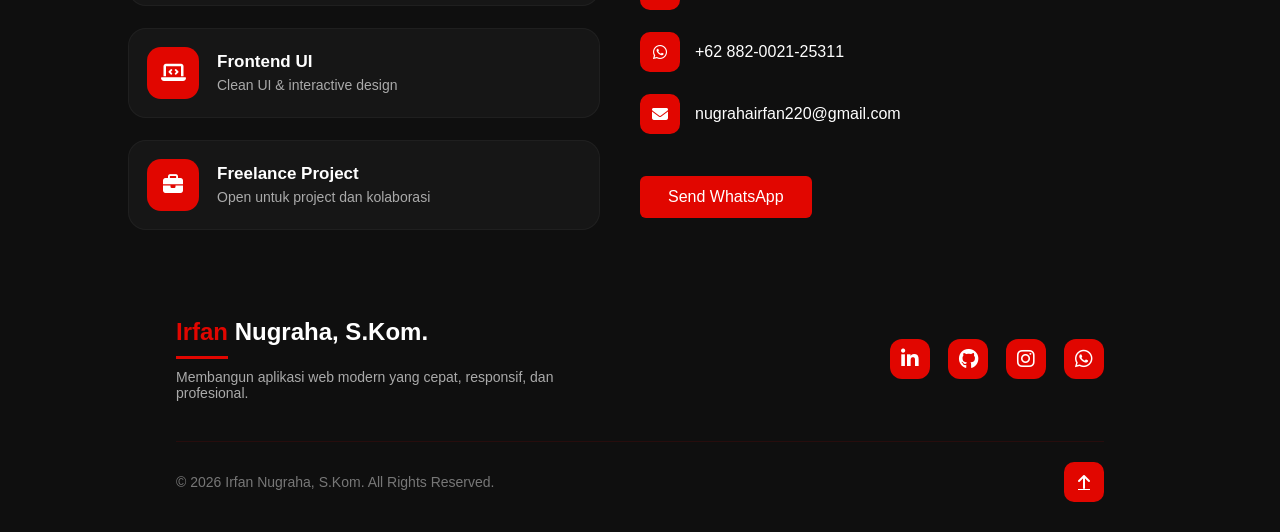
==== commit 75085281: "first commit" ====
--- a/index.html
+++ b/index.html
@@ -17,7 +17,7 @@
 
     <div class="loader">
         <div class="loader-text">
-            <span>Irfan</span> Nugraha
+            <span>Irfan</span> Nugraha, S.Kom.
         </div>
     </div>
 
@@ -47,12 +47,13 @@
     <section class="hero fade-up" id="hero">
         <div class="hero-container">
             <div class="hero-text">
-                <h1>Hi, I'm <span>Irfan Nugraha</span></h1>
+                <h1>Hi, I'm <span>Irfan Nugraha, S.Kom.</span></h1>
                 <h2>Web Developer</h2>
                 <p>Saya merancang dan membangun antarmuka Android modern dan aplikasi web yang cepat, responsif, dan
                     mudah digunakan.</p>
-                <p>Saya sedang menempuh pendidikan di Bandung dan tertarik mengubah ide menjadi produk nyata dari
-                    prototipe hingga aplikasi yang siap digunakan.</p>
+                <p>Saya merupakan salah satu lulusan perguruan tinggi di Bandung yang memiliki ketertarikan dalam mengembangkan ide
+                    menjadi produk nyata, mulai dari tahap prototipe hingga aplikasi yang siap digunakan.
+                </p>
                 <div class="hero-buttons">
                     <a href="#contact" class="btn-primary">Hire Me</a>
                     <a href="#projects" class="btn-primary">View Projects</a>
@@ -115,7 +116,7 @@
             </div>
 
             <div class="stat-card">
-                <h2>3+</h2>
+                <h2>4+</h2>
                 <p>Years Experience</p>
             </div>
 
@@ -334,7 +335,7 @@
 
             <div class="footer-top">
                 <div class="footer-logo">
-                    <h2><span>Irfan</span> Nugraha</h2>
+                    <h2><span>Irfan</span> Nugraha, S.Kom.</h2>
                     <p>Membangun aplikasi web modern yang cepat, responsif, dan profesional.</p>
                 </div>
 
@@ -350,7 +351,7 @@
             </div>
 
             <div class="footer-bottom">
-                <p>© 2026 Irfan Nugraha. All Rights Reserved.</p>
+                <p>© 2026 Irfan Nugraha, S.Kom. All Rights Reserved.</p>
                 <a href="index.html" class="back-to-top">
                     <i class="fa-solid fa-arrow-up"></i>
                 </a>
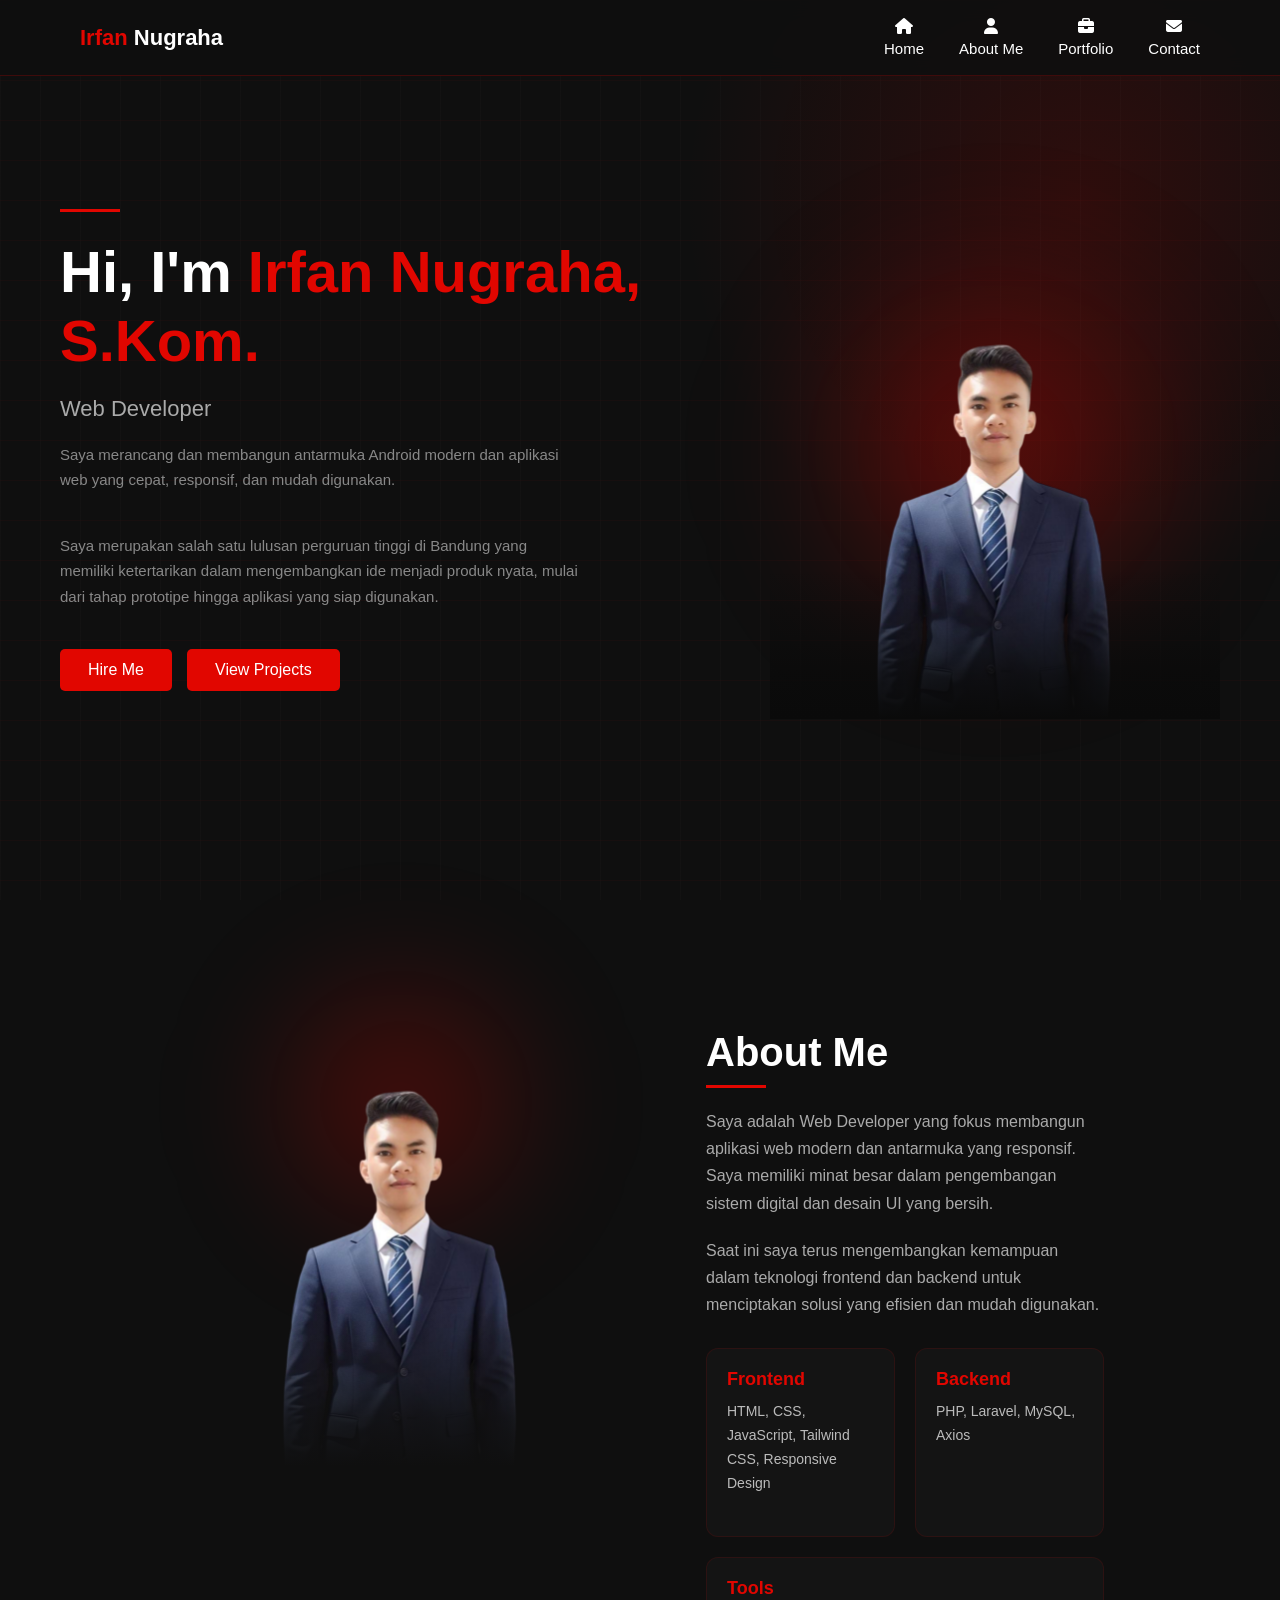
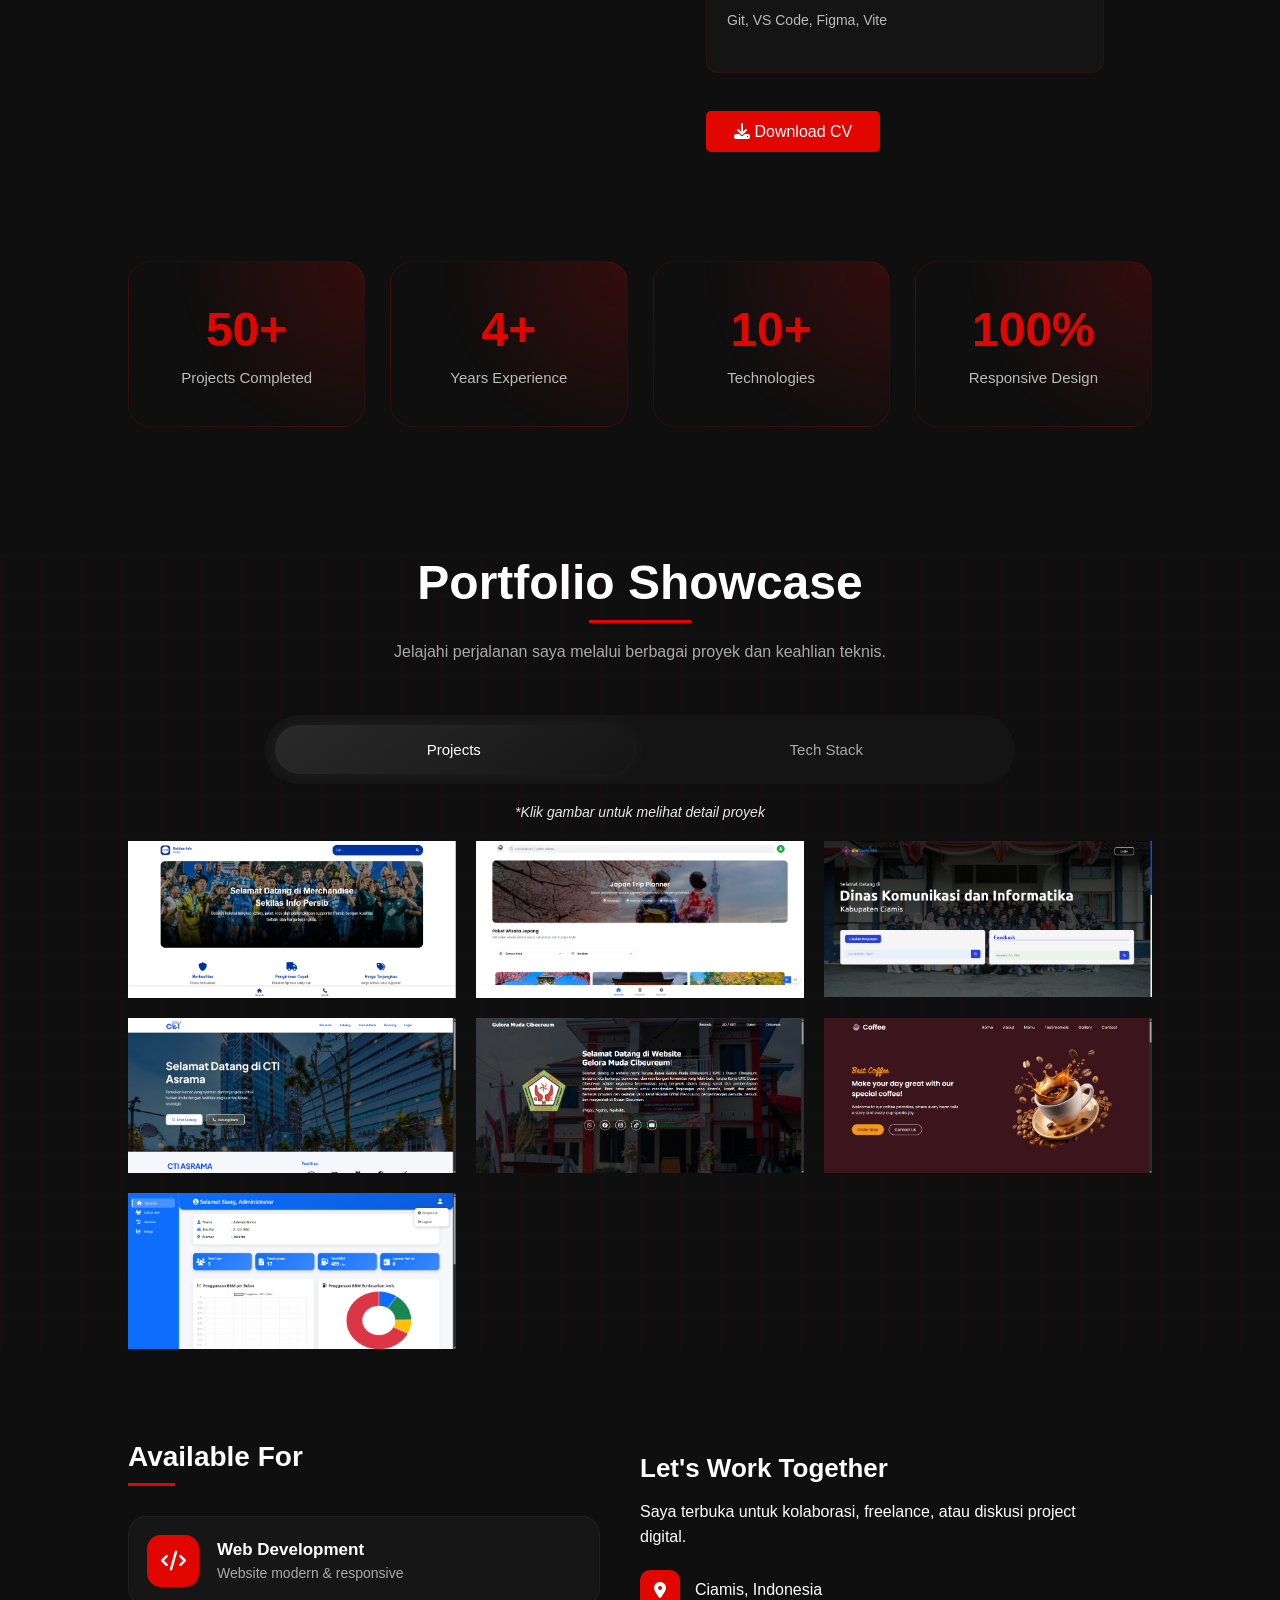
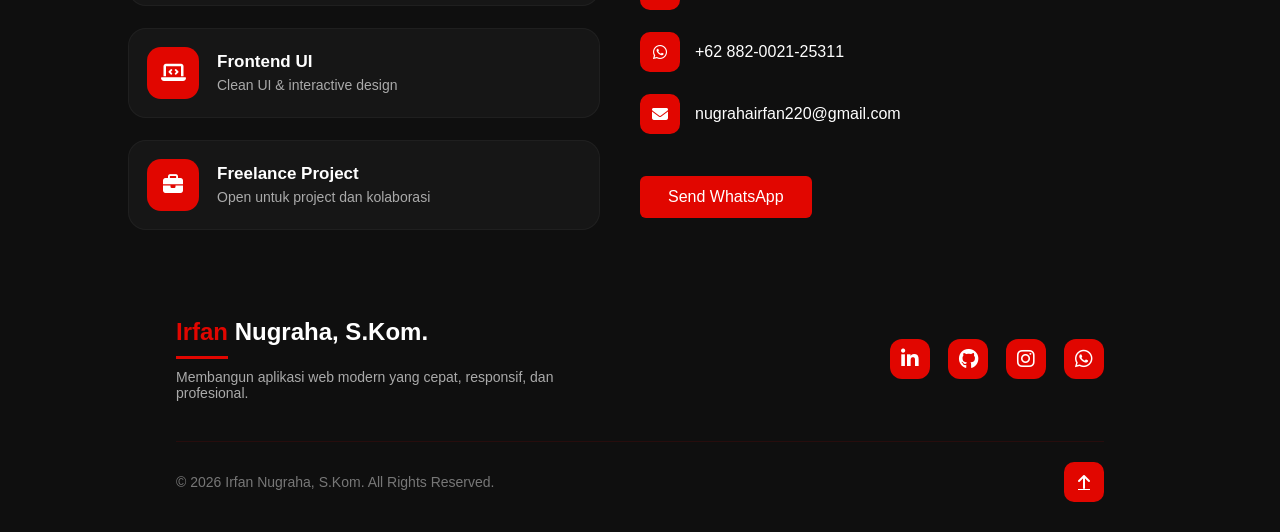
==== commit 17e34a86: "first commit" ====
--- a/index.html
+++ b/index.html
@@ -28,10 +28,10 @@
                 <span>Irfan</span> Nugraha
             </div>
             <ul class="nav-menu">
-                <li><a href="#hero">Home</a></li>
-                <li><a href="#about">About Me</a></li>
-                <li><a href="#portfolio">Portfolio</a></li>
-                <li><a href="#contact">Contact</a></li>
+                <li><a href="#hero">Home<i class="fa-solid fa-house" aria-hidden="true"></i></a></li>
+                <li><a href="#about">About Me<i class="fa-solid fa-user" aria-hidden="true"></i></a></li>
+                <li><a href="#portfolio">Portfolio<i class="fa-solid fa-briefcase" aria-hidden="true"></i></a></li>
+                <li><a href="#contact">Contact<i class="fa-solid fa-envelope" aria-hidden="true"></i></a></li>
             </ul>
             <div class="hamburger">
                 <span></span>
--- a/css/style.css
+++ b/css/style.css
@@ -89,17 +89,27 @@
 
 .nav-menu {
     display: flex;
+    align-items: center;
     list-style: none;
     gap: 35px;
 }
 
 .nav-menu a {
+    display: inline-flex;
+    flex-direction: column-reverse;
+    align-items: center;
+    gap: 6px;
     text-decoration: none;
     color: white;
     font-size: 15px;
     font-weight: 500;
     position: relative;
     transition: 0.3s;
+}
+
+.nav-menu a i {
+    color: white;
+    font-size: 16px;
 }
 
 .nav-menu a::after {
@@ -255,7 +265,7 @@
     color: white;
     padding: 12px 28px;
     text-decoration: none;
-    border-radius: 20px;
+    border-radius: 5px;
     transition: 0.3s;
 }
 
--- a/css/style-responsive.css
+++ b/css/style-responsive.css
@@ -1,104 +1,55 @@
-@media (max-width: 1024px) {
-
-    /* NAVBAR */
+@media (max-width: 767px) {
+    html,
+    body {
+        overflow-x: hidden;
+    }
+
     .nav-container {
-        padding: 15px 25px;
-    }
-
-    /* HERO */
-    .hero-container {
-        flex-direction: column;
-        text-align: center;
-    }
-
-    .hero-text::before {
-        margin: 0 auto 25px;
-    }
-
-    .hero-buttons {
-        justify-content: center;
-    }
-
-    .hero-image img {
-        width: 380px;
-    }
-
-    /* ABOUT */
-    .about-container {
-        flex-direction: column;
-        align-items: center;
-    }
-
-    .about-image img {
-        width: 380px;
-    }
-
-    .about-content {
-        text-align: center;
-    }
-
-    .about-content h2::after {
-        margin: 10px auto 0;
-    }
-
-    /* STATS */
-    .stats-container {
-        grid-template-columns: repeat(2, 1fr);
-    }
-
-    /* PORTFOLIO */
-    .portfolio-grid {
-        grid-template-columns: repeat(2, 1fr);
-    }
-
-    /* TECH STACK */
-    .tech-grid {
-        grid-template-columns: repeat(3, 1fr);
-    }
-
-    /* CONTACT */
-    .contact-wrapper {
-        flex-direction: column;
-    }
-}
-
-/* MOBILE - 768px and below */
-@media (max-width: 768px) {
-
-    /* NAVBAR */
-    .nav-container {
-        padding: 15px 25px;
+        padding: 14px 20px;
+    }
+
+    .logo {
+        font-size: 20px;
     }
 
     .nav-menu {
         position: absolute;
-        top: 55px;
-        left: 0%;
-        flex-direction: column;
-        background: rgb(15, 15, 15);
-        backdrop-filter: blur(0px);
-        width: 100%;
-        padding: 20px;
+        top: 100%;
+        left: 0;
+        width: 100%;
+        flex-direction: column;
+        align-items: stretch;
+        gap: 4px;
+        padding: 12px 20px 18px;
+        background: rgba(15, 15, 15, 0.98);
+        border-bottom: 1px solid rgba(255, 0, 0, 0.2);
         opacity: 0;
-        transform: translateY(-20px);
-        transition: all 0.35s ease;
+        visibility: hidden;
+        transform: translateY(-10px);
+        transition: opacity 0.25s ease, transform 0.25s ease, visibility 0.25s ease;
         pointer-events: none;
     }
 
+    .nav-menu.active {
+        opacity: 1;
+        visibility: visible;
+        transform: translateY(0);
+        pointer-events: auto;
+    }
+
     .nav-menu a {
-        display: block;
+        display: flex;
+        flex-direction: row;
+        justify-content: flex-start;
+        text-align: left;
+        align-items: center;
+        gap: 20px;
         padding: 12px;
         border-radius: 8px;
-        transition: 0.2s;
-        position: relative;
-        overflow: hidden;
-    }
-
-    .nav-menu.active {
-        top: 57px;
-        opacity: 1;
-        transform: translateY(0);
-        pointer-events: auto;
+    }
+
+    .nav-menu a i {
+        order: -1;
     }
 
     .nav-menu a::after {
@@ -108,43 +59,30 @@
     .nav-menu a:hover,
     .nav-menu a:active {
         background: rgba(225, 6, 0, 0.15);
-        color: #fff;
-        transform: translateX(8px);
-    }
-
-    .nav-menu a::before {
-        content: "";
-        position: absolute;
-        left: 0;
-        top: 0;
-        width: 4px;
-        height: 0%;
-        background: #e10600;
-        transition: 0.3s;
-    }
-
-    .nav-menu a:hover::before,
-    .nav-menu a:active::before {
-        height: 100%;
     }
 
     .hamburger {
         display: flex;
-    }
-
-    /* HERO */
+        padding: 8px 0 8px 8px;
+    }
+
     .hero {
-        padding: 120px 25px 0px;
-        min-height: 80vh;
+        min-height: 100vh;
+        min-height: 100svh;
+        padding: 10px 20px 48px;
     }
 
     .hero-container {
+        width: 100%;
         flex-direction: column-reverse;
+        justify-content: center;
+        gap: 18px;
         text-align: center;
     }
 
     .hero-text {
-        margin-top: -20%;
+        width: 100%;
+        margin-top: 0;
     }
 
     .hero-text::before {
@@ -152,34 +90,67 @@
     }
 
     .hero-text h1 {
-        font-size: 38px;
+        font-size: 1.5rem;
+        line-height: 1.15;
+        overflow-wrap: anywhere;
     }
 
     .hero-text h2 {
+        margin: 12px 0;
         font-size: 18px;
     }
 
+    .hero-text p {
+        max-width: 540px;
+        margin: 0 auto 18px;
+        font-size: 14px;
+        text-align: justify;
+    }
+
+    .hero-buttons {
+        justify-content: center;
+        flex-wrap: wrap;
+        gap: 20px;
+        margin-top: 50px;
+    }
+
+    .btn-primary {
+        padding: 11px 20px;
+        font-size: 14px;
+    }
+
     .hero-image {
-        margin-bottom: -10%;
+        width: 100%;
+        margin: 0;
+    }
+
+    .hero-image img {
+        width: min(72vw, 280px);
+        max-width: 100%;
+        animation: none;
     }
 
     .image-bg {
-        background: black;
-    }
-
-    .hero-image img {
-        width: 350px;
-        animation: none;
-    }
-
-    /* ABOUT */
+        width: min(75vw, 280px);
+        height: min(75vw, 280px);
+        filter: blur(35px);
+    }
+
+    .hero-image::after {
+        height: 70px;
+    }
+
     .about {
-        padding: 0px 0px;
-        margin-top: 20%;
+        margin-top: 0;
+        padding: 64px 20px 24px;
     }
 
     .about-container {
-        max-width: 90%;
+        width: 100%;
+        max-width: 560px;
+        flex-direction: column;
+        align-items: stretch;
+        gap: 24px;
     }
 
     .about-image {
@@ -187,193 +158,317 @@
     }
 
     .about-content {
-        padding-top: 0px;
+        padding-top: 0;
+        text-align: left;
     }
 
     .about-content h2 {
-        font-size: 30px;
+        font-size: 1.5rem;
+    }
+
+    .about-content h2::after {
+        margin-top: 8px;
     }
 
     .about-content p {
+        font-size: 0.8rem;
+        text-align: justify;
+    }
+
+    .about-content > .btn-primary {
+        display: flex;
+        width: fit-content;
+        max-width: 100%;
+        align-items: center;
+        justify-content: center;
+        gap: 8px;
+        margin-inline: auto;
+    }
+
+    .about-cards {
+        flex-direction: column;
+        gap: 12px;
+        margin: 24px 0;
+    }
+
+    .about-cards p {
+        font-size: 0.8rem;
+    }
+
+    .about-card {
+        min-width: 0;
+    }
+
+    .stats {
+        padding: 24px 20px;
+    }
+
+    .stats-container {
+        width: 100%;
+        max-width: 560px;
+        grid-template-columns: repeat(2, minmax(0, 1fr));
+        gap: 12px;
+        margin-top: 0;
+    }
+
+    .stat-card {
+        padding: 24px 12px;
+        border-radius: 16px;
+    }
+
+    .stat-card h2 {
+        font-size: clamp(28px, 8vw, 38px);
+    }
+
+    .stat-card p {
+        font-size: 13px;
+    }
+
+    .portfolio {
+        margin-top: 48px;
+        padding: 24px 20px 0;
+    }
+
+    .portfolio-container {
+        width: 100%;
+        max-width: 560px;
+    }
+
+    .section-title {
+        margin-bottom: 32px;
+    }
+
+    .section-title h2 {
+        font-size: clamp(27px, 7vw, 34px);
+    }
+
+    .section-title h2::after {
+        width: 25%;
+    }
+
+    .section-title p {
+        font-size: 14px;
+    }
+
+    .portfolio-tabs {
+        margin: 0 0 22px;
+        padding: 6px;
+        gap: 6px;
+    }
+
+    .tab-btn {
+        padding: 12px 8px;
+        font-size: 14px;
+    }
+
+    .directions {
+        margin: 0 0 14px;
         font-size: 12px;
-    }
-
-    .about-cards {
-        flex-direction: column;
-    }
-
-    /* STATS */
-    .stats {
-        padding: 0px 0px;
-    }
-
-    .stats-container {
-        gap: 18px;
-        max-width: 90%;
-        margin-top: 15%;
-    }
-
-    .stat-card {
-        padding: 30px 20px;
-    }
-
-    .stat-card h2 {
-        font-size: 38px;
-    }
-
-    /* PORTFOLIO */
-    .portfolio {
-        padding: 0px 0px;
-        margin-top: 30%;
-    }
-
-    .portfolio-container {
-        max-width: 90%;
-    }
-
-    .section-title h2 {
-        font-size: 30px;
-    }
-
-    .section-title h2::after {
-        width: 30%;
-    }
-
-    .section-title p {
+        text-align: center;
+    }
+
+    .portfolio-grid {
+        display: flex;
+        gap: 14px;
+        margin-top: 0;
+        padding-bottom: 8px;
+        overflow-x: auto;
+        overflow-y: hidden;
+        scroll-snap-type: x mandatory;
+        scroll-padding-inline: 2px;
+        overscroll-behavior-x: contain;
+        -webkit-overflow-scrolling: touch;
+        scrollbar-width: none;
+    }
+
+    .portfolio-grid::-webkit-scrollbar {
+        display: none;
+    }
+
+    .portfolio-grid > a {
+        flex: 0 0 88%;
+        scroll-snap-align: start;
+    }
+
+    .portfolio-card,
+    .portfolio-image img {
+        border-radius: 10px;
+    }
+
+    .tech-grid {
+        grid-template-columns: repeat(2, minmax(0, 1fr));
+        gap: 12px;
+    }
+
+    .tech-card {
+        height: 135px;
+        border-radius: 18px;
+    }
+
+    .tech-card i {
+        margin-bottom: 12px;
+        font-size: 42px;
+    }
+
+    .tech-card h3 {
+        font-size: 14px;
+    }
+
+    .contact {
+        margin-top: 64px;
+        padding: 0 20px;
+    }
+
+    .contact-container {
+        width: 100%;
+        max-width: 560px;
+    }
+
+    .contact-wrapper {
+        flex-direction: column;
+        gap: 20px;
+        margin-top: 28px;
+    }
+
+    .contact-card,
+    .contact-info {
+        width: 100%;
+        padding: 24px 18px;
+    }
+
+    .contact-card h3 {
+        font-size: 24px;
+        text-align: left;
+    }
+
+    .contact-card h3::after {
+        width: 48px;
+        margin: 10px 0 0;
+    }
+
+    .availability-list {
+        gap: 12px;
+    }
+
+    .availability-item {
+        gap: 12px;
+        padding: 14px;
+    }
+
+    .availability-item i {
+        width: 44px;
+        height: 44px;
+        font-size: 17px;
+    }
+
+    .availability-item h4 {
+        font-size: 15px;
+    }
+
+    .availability-item p,
+    .contact-info p {
+        font-size: 14px;
+        overflow-wrap: anywhere;
+    }
+
+    .contact-info h3 {
+        font-size: 22px;
+    }
+
+    .contact-item {
+        gap: 12px;
+    }
+
+    .contact-item i {
+        width: 38px;
+        height: 38px;
+        font-size: 15px;
+    }
+
+    .contact-btn {
+        display: block;
+        text-align: center;
+    }
+
+    .footer {
+        padding: 44px 20px 24px;
+    }
+
+    .footer-container {
+        width: 100%;
+        max-width: 560px;
+    }
+
+    .footer-top {
+        flex-direction: column;
+        align-items: center;
+        gap: 22px;
+        margin-bottom: 28px;
+        text-align: center;
+    }
+
+    .footer-logo h2 {
+        font-size: 22px;
+    }
+
+    .footer-logo h2::after {
+        width: 48px;
+        margin: 10px auto 0;
+    }
+
+    .footer-logo p {
+        font-size: 13px;
+    }
+
+    .footer-social {
+        gap: 12px;
+    }
+
+    .footer-bottom {
+        flex-direction: column;
+        gap: 16px;
+        text-align: center;
+    }
+
+    .footer-bottom p {
         font-size: 12px;
     }
-
-    .portfolio-tabs {
-        margin-top: -5%;
-        margin-bottom: 30px;
-    }
-
-    .directions {
-        margin-top: -10px;
-        margin-bottom: 20px;
-    }
-
-    .directions p {
-        font-size: 10px;
-    }
-
-    .portfolio-grid {
-        margin-top: 0px;
-        gap: 10px;
-    }
-
-    .portfolio-image img {
-        border-radius: 0px;
-    }
-
-    /* TECH STACK */
-    .tech-grid {
-        grid-template-columns: repeat(2, 1fr);
-        gap: 20px;
-    }
-
-    .tech-card {
-        height: 150px;
-    }
-
-    .tech-card i {
-        font-size: 48px;
-    }
-
-    /* CONTACT */
-    .contact {
-        padding: 0px 0px;
-        margin-top: 20%;
-    }
-
-    .contact-container {
-        max-width: 90%;
-    }
-
-    .contact-info {
-        padding: 30px;
-    }
-
-    .contact-info p {
-        font-size: 12px;
-    }
-
-    .contact-wrapper {
-        margin-top: 40%;
-        gap: 20px;
-    }
-
-    .contact-card h3 {
-        text-align: center;
-    }
-
-    .contact-card h3::after {
-        content: "";
-        width: 20%;
-        height: 3px;
-        margin: auto;
-        background: #e10600;
-        display: block;
-        margin-top: 10px;
-    }
-
-    /* FOOTER */
-    .footer {
-        padding: 50px 25px 25px;
-    }
-
-    .footer-top {
-        flex-direction: column;
-        text-align: center;
-    }
-
-    .footer-logo h2::after {
-        width: 30%;
-        margin: auto;
-        margin-top: 10px;
-    }
-
-    .footer-bottom {
-        flex-direction: column;
-        gap: 10px;
-    }
-
-    .back-to-top {
-        margin-top: 10px;
-    }
 }
 
-/* SMALL MOBILE - 480px and below */
-@media (max-width: 480px) {
-
-    /* HERO */
+@media (max-width: 380px) {
+    .nav-container {
+        padding-right: 16px;
+        padding-left: 16px;
+    }
+
+    .hero {
+        padding-right: 16px;
+        padding-left: 16px;
+    }
+
     .hero-text h1 {
         font-size: 30px;
     }
 
-    .hero-text p {
-        font-size: 14px;
-    }
-
-    .hero-image img {
-        margin-top: -30%;
-    }
-
-    /* BUTTONS */
-    .btn-primary {
-        padding: 10px 20px;
-        font-size: 14px;
-    }
-
-    /* STATS */
-    .stat-card h2 {
-        font-size: 34px;
-    }
-
-    /* CONTACT */
-    .contact-item i {
-        width: 35px;
-        height: 35px;
-        font-size: 14px;
+    .hero-buttons {
+        flex-direction: column;
+        align-items: stretch;
+    }
+
+    .about,
+    .portfolio,
+    .contact {
+        padding-right: 16px;
+        padding-left: 16px;
+    }
+
+    .stats {
+        padding-right: 16px;
+        padding-left: 16px;
+    }
+
+    .footer {
+        padding-right: 16px;
+        padding-left: 16px;
     }
 }
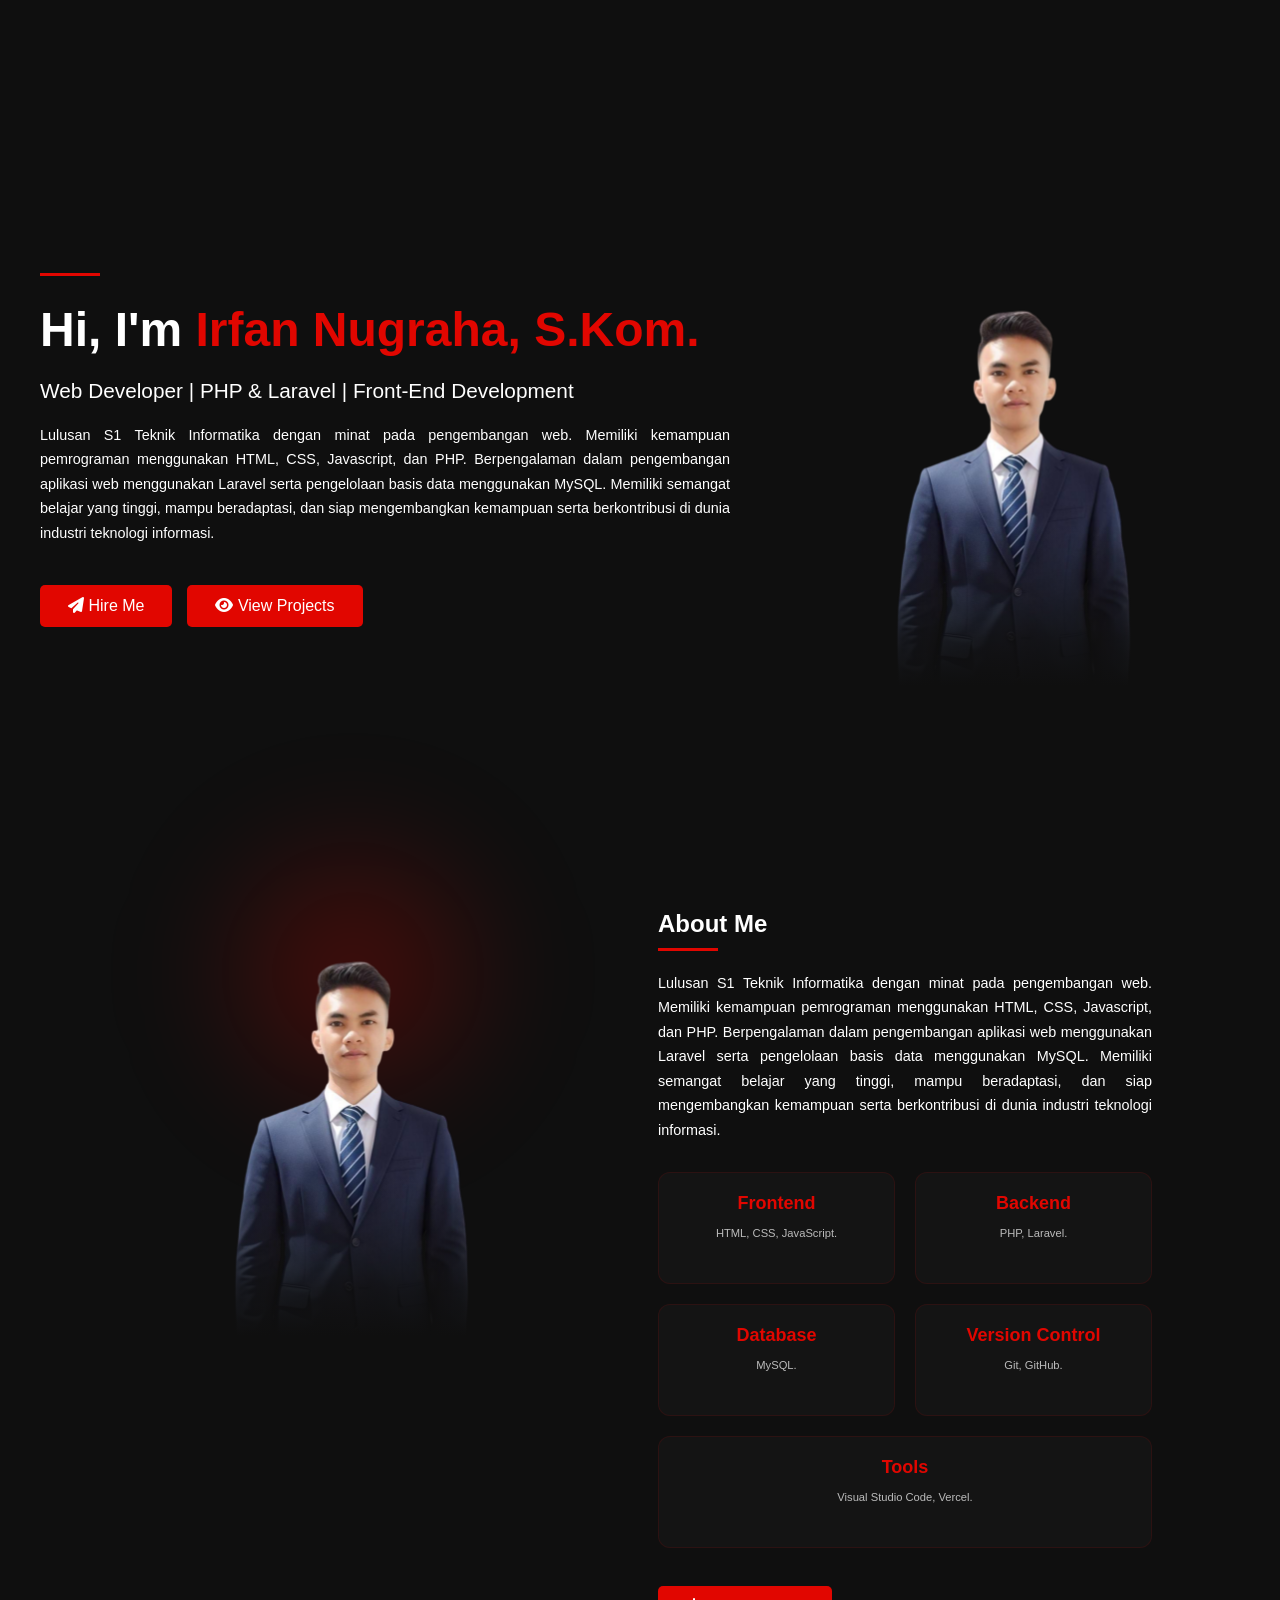
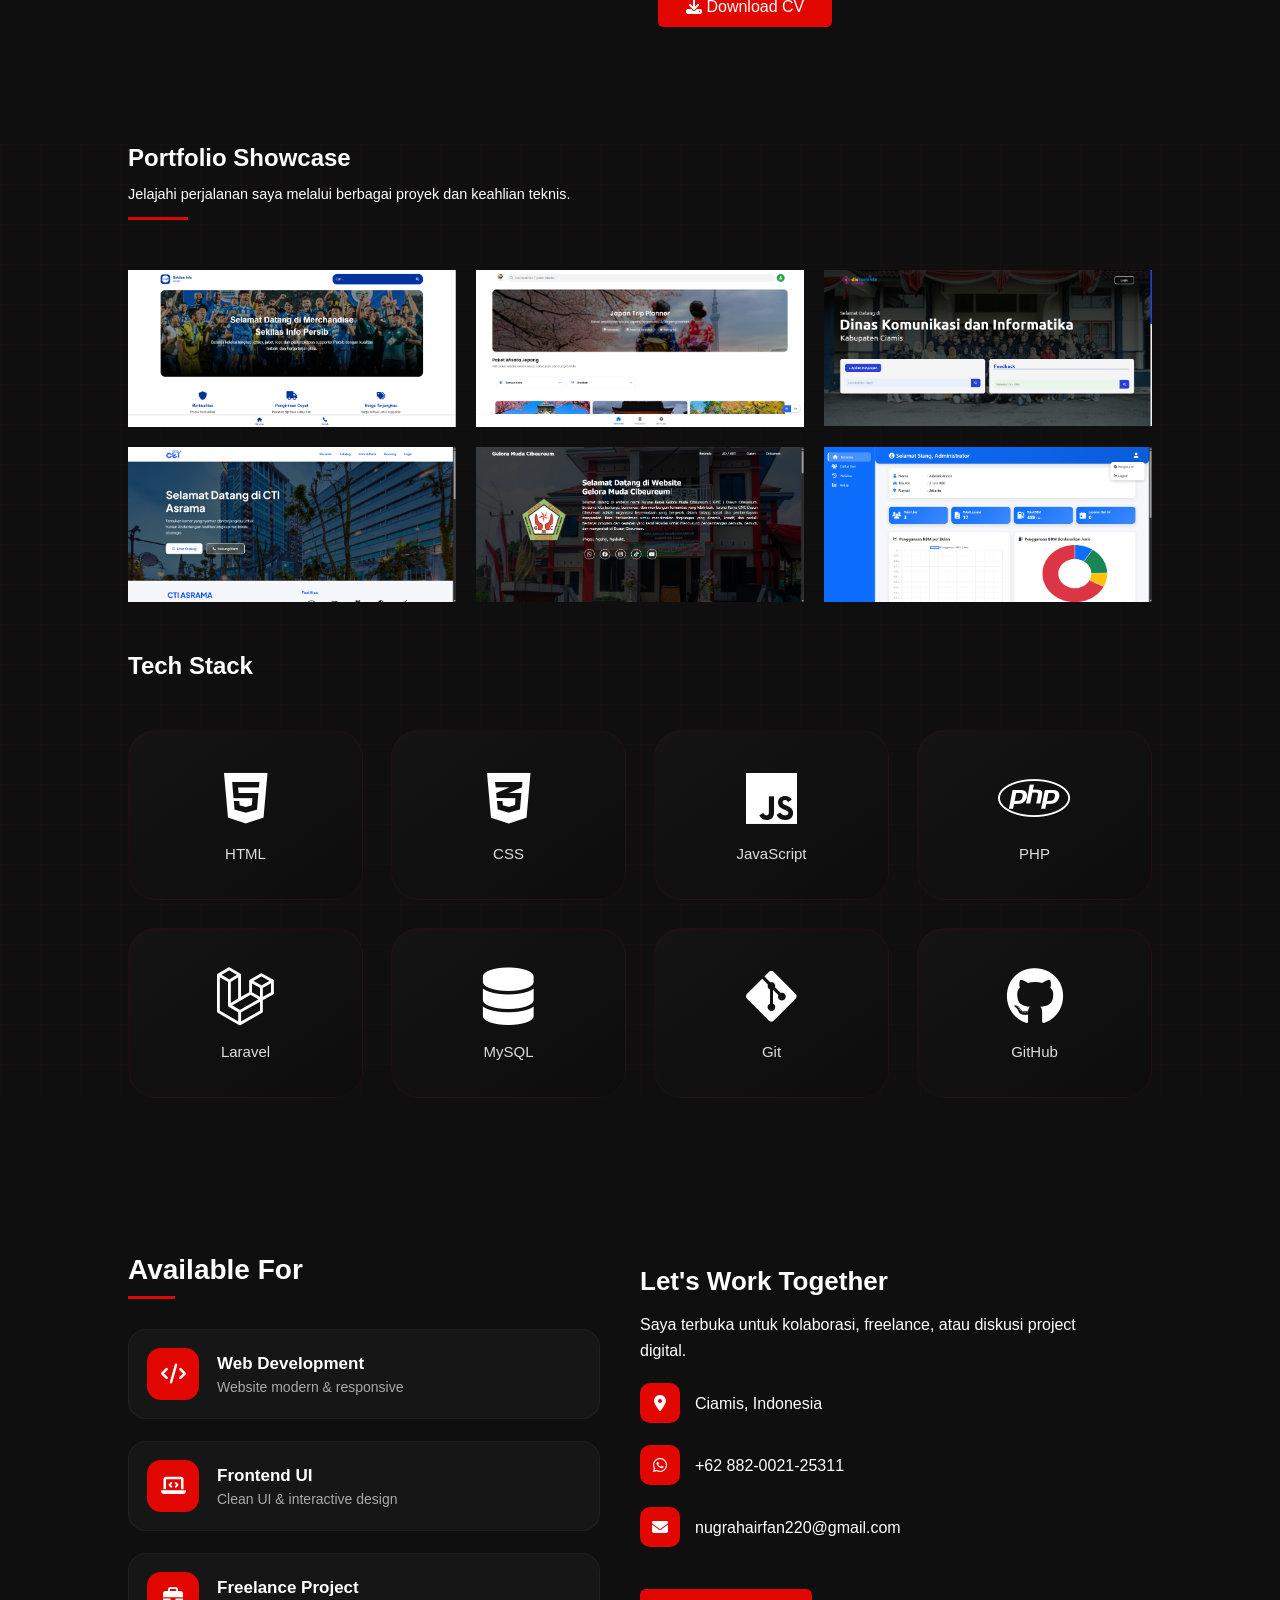
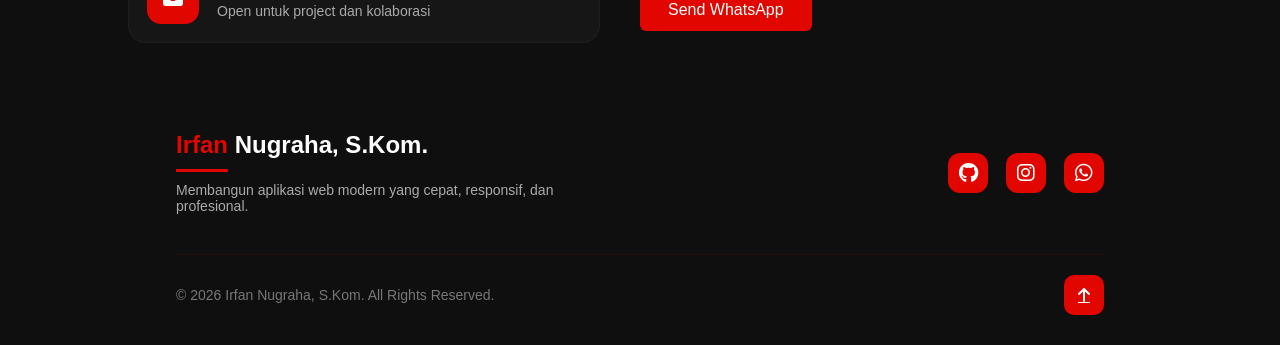
==== commit be00ec7c: "first commit" ====
--- a/index.html
+++ b/index.html
@@ -7,56 +7,29 @@
     <title>Portofolio</title>
 
     <link rel="stylesheet" href="css/style.css">
-    <link rel="stylesheet" href="css/style-responsive.css">
+    <link rel="stylesheet" href="css/responsive.css">
 
     <link rel="stylesheet" href="https://cdnjs.cloudflare.com/ajax/libs/font-awesome/6.5.1/css/all.min.css">
 
 </head>
 
 <body>
-
-    <div class="loader">
-        <div class="loader-text">
-            <span>Irfan</span> Nugraha, S.Kom.
-        </div>
-    </div>
-
-    <!-- Navbar -->
-    <nav class="navbar">
-        <div class="nav-container">
-            <div class="logo">
-                <span>Irfan</span> Nugraha
-            </div>
-            <ul class="nav-menu">
-                <li><a href="#hero">Home<i class="fa-solid fa-house" aria-hidden="true"></i></a></li>
-                <li><a href="#about">About Me<i class="fa-solid fa-user" aria-hidden="true"></i></a></li>
-                <li><a href="#portfolio">Portfolio<i class="fa-solid fa-briefcase" aria-hidden="true"></i></a></li>
-                <li><a href="#contact">Contact<i class="fa-solid fa-envelope" aria-hidden="true"></i></a></li>
-            </ul>
-            <div class="hamburger">
-                <span></span>
-                <span></span>
-                <span></span>
-            </div>
-        </div>
-    </nav>
-
-    <div class="overlay"></div>
 
     <!-- Hero Section -->
     <section class="hero fade-up" id="hero">
         <div class="hero-container">
             <div class="hero-text">
                 <h1>Hi, I'm <span>Irfan Nugraha, S.Kom.</span></h1>
-                <h2>Web Developer</h2>
-                <p>Saya merancang dan membangun antarmuka Android modern dan aplikasi web yang cepat, responsif, dan
-                    mudah digunakan.</p>
-                <p>Saya merupakan salah satu lulusan perguruan tinggi di Bandung yang memiliki ketertarikan dalam mengembangkan ide
-                    menjadi produk nyata, mulai dari tahap prototipe hingga aplikasi yang siap digunakan.
+                <h2>Web Developer | PHP & Laravel | Front-End Development</h2>
+                <p>Lulusan S1 Teknik Informatika dengan minat pada pengembangan web. Memiliki kemampuan pemrograman
+                    menggunakan HTML, CSS, Javascript, dan PHP. Berpengalaman dalam pengembangan aplikasi web
+                    menggunakan Laravel serta pengelolaan basis data menggunakan MySQL. Memiliki semangat belajar yang
+                    tinggi, mampu beradaptasi, dan siap mengembangkan kemampuan serta berkontribusi di dunia industri
+                    teknologi informasi.
                 </p>
                 <div class="hero-buttons">
-                    <a href="#contact" class="btn-primary">Hire Me</a>
-                    <a href="#projects" class="btn-primary">View Projects</a>
+                    <a href="#contact" class="btn-primary"><i class="fa-solid fa-paper-plane"></i> Hire Me</a>
+                    <a href="#projects" class="btn-primary"><i class="fa-solid fa-eye"></i> View Projects</a>
                 </div>
             </div>
             <div class="hero-image">
@@ -75,61 +48,38 @@
             </div>
             <div class="about-content">
                 <h2>About Me</h2>
-                <p>
-                    Saya adalah Web Developer yang fokus membangun aplikasi web modern
-                    dan antarmuka yang responsif. Saya memiliki minat besar dalam
-                    pengembangan sistem digital dan desain UI yang bersih.
-                </p>
-                <p>
-                    Saat ini saya terus mengembangkan kemampuan dalam teknologi
-                    frontend dan backend untuk menciptakan solusi yang efisien
-                    dan mudah digunakan.
+                <p>Lulusan S1 Teknik Informatika dengan minat pada pengembangan web. Memiliki kemampuan pemrograman
+                    menggunakan HTML, CSS, Javascript, dan PHP. Berpengalaman dalam pengembangan aplikasi web
+                    menggunakan Laravel serta pengelolaan basis data menggunakan MySQL. Memiliki semangat belajar yang
+                    tinggi, mampu beradaptasi, dan siap mengembangkan kemampuan serta berkontribusi di dunia industri
+                    teknologi informasi.
                 </p>
                 <div class="about-cards">
                     <div class="about-card">
                         <h3>Frontend</h3>
-                        <p>HTML, CSS, JavaScript, Tailwind CSS, Responsive Design</p>
+                        <p>HTML, CSS, JavaScript.</p>
                     </div>
                     <div class="about-card">
                         <h3>Backend</h3>
-                        <p>PHP, Laravel, MySQL, Axios</p>
+                        <p>PHP, Laravel.</p>
+                    </div>
+                    <div class="about-card">
+                        <h3>Database</h3>
+                        <p>MySQL.</p>
+                    </div>
+                    <div class="about-card">
+                        <h3>Version Control</h3>
+                        <p>Git, GitHub.</p>
                     </div>
                     <div class="about-card">
                         <h3>Tools</h3>
-                        <p>Git, VS Code, Figma, Vite</p>
-                    </div>
-                </div>
-                <a href="" class="btn-primary">
+                        <p>Visual Studio Code, Vercel.</p>
+                    </div>
+                </div>
+                <a href="pdf/CV%20-%20Irfan%20Nugraha.pdf" class="btn-primary" download>
                     <i class="fa-solid fa-download"></i> Download CV
                 </a>
             </div>
-        </div>
-    </section>
-
-    <!-- STATISTICS COUNTER -->
-    <section class="stats fade-up">
-        <div class="stats-container">
-
-            <div class="stat-card">
-                <h2>50+</h2>
-                <p>Projects Completed</p>
-            </div>
-
-            <div class="stat-card">
-                <h2>4+</h2>
-                <p>Years Experience</p>
-            </div>
-
-            <div class="stat-card">
-                <h2>10+</h2>
-                <p>Technologies</p>
-            </div>
-
-            <div class="stat-card">
-                <h2>100%</h2>
-                <p>Responsive Design</p>
-            </div>
-
         </div>
     </section>
 
@@ -144,85 +94,71 @@
                 </p>
             </div>
 
-            <div class="portfolio-tabs">
-                <button class="tab-btn active" data-tab="projects">
-                    Projects
-                </button>
-
-                <button class="tab-btn" data-tab="tech">
-                    Tech Stack
-                </button>
-            </div>
-
-            <!-- PROJECT CONTENT -->
-            <div class="tab-content active" id="projects">
-
-                <div class="directions">
-                    <p><i>*Klik gambar untuk melihat detail proyek</i></p>
-                </div>
-                <div class="portfolio-grid">
-                    <a href="detail-sip.html">
-                        <div class="portfolio-card">
-                            <div class="portfolio-image">
-                                <img src="img/project-7.png" alt="Project">
-                            </div>
-                        </div>
-                    </a>
-
-                    <a href="detail-maruyama.html">
-                        <div class="portfolio-card">
-                            <div class="portfolio-image">
-                                <img src="img/project-1.png" alt="Project">
-                            </div>
-                        </div>
-                    </a>
-
-                    <a href="detail-diskominfo.html">
-                        <div class="portfolio-card">
-                            <div class="portfolio-image">
-                                <img src="img/project-2.png" alt="Project">
-                            </div>
-                        </div>
-                    </a>
-
-                    <a href="detail-cti.html">
-                        <div class="portfolio-card">
-                            <div class="portfolio-image">
-                                <img src="img/project-3.png" alt="Project">
-                            </div>
-                        </div>
-                    </a>
-
-                    <a href="detail-karangtaruna.html">
-                        <div class="portfolio-card">
-                            <div class="portfolio-image">
-                                <img src="img/project-4.png" alt="Project">
-                            </div>
-                        </div>
-                    </a>
-
-                    <a href="detail-coffeeshop.html">
-                        <div class="portfolio-card">
-                            <div class="portfolio-image">
-                                <img src="img/project-5.png" alt="Project">
-                            </div>
-                        </div>
-                    </a>
-
-                    <a href="detail-bbm.html">
-                        <div class="portfolio-card">
-                            <div class="portfolio-image">
-                                <img src="img/project-6.png" alt="Project">
-                            </div>
-                        </div>
-                    </a>
-                </div>
-            </div>
-
-            <!-- TECH STACK CONTENT -->
-            <div class="tab-content" id="tech">
+            <div class="portfolio-grid">
+                <a href="detail-sip.html">
+                    <div class="portfolio-card">
+                        <div class="portfolio-image">
+                            <img src="img/project-7.png" alt="Project">
+                        </div>
+                    </div>
+                </a>
+
+                <a href="detail-maruyama.html">
+                    <div class="portfolio-card">
+                        <div class="portfolio-image">
+                            <img src="img/project-1.png" alt="Project">
+                        </div>
+                    </div>
+                </a>
+
+                <a href="detail-diskominfo.html">
+                    <div class="portfolio-card">
+                        <div class="portfolio-image">
+                            <img src="img/project-2.png" alt="Project">
+                        </div>
+                    </div>
+                </a>
+
+                <a href="detail-cti.html">
+                    <div class="portfolio-card">
+                        <div class="portfolio-image">
+                            <img src="img/project-3.png" alt="Project">
+                        </div>
+                    </div>
+                </a>
+
+                <a href="detail-karangtaruna.html">
+                    <div class="portfolio-card">
+                        <div class="portfolio-image">
+                            <img src="img/project-4.png" alt="Project">
+                        </div>
+                    </div>
+                </a>
+
+                <a href="detail-bbm.html">
+                    <div class="portfolio-card">
+                        <div class="portfolio-image">
+                            <img src="img/project-6.png" alt="Project">
+                        </div>
+                    </div>
+                </a>
+            </div>
+
+            <div class="portfolio-tech">
+                <div class="section-title tech-title">
+                    <h2>Tech Stack</h2>
+                </div>
 
                 <div class="tech-grid">
+                    <div class="tech-card">
+                        <i class="fa-brands fa-html5"></i>
+                        <h3>HTML</h3>
+                    </div>
+
+                    <div class="tech-card">
+                        <i class="fa-brands fa-css3-alt"></i>
+                        <h3>CSS</h3>
+                    </div>
 
                     <div class="tech-card">
                         <i class="fa-brands fa-js"></i>
@@ -230,16 +166,6 @@
                     </div>
 
                     <div class="tech-card">
-                        <i class="fa-brands fa-html5"></i>
-                        <h3>HTML</h3>
-                    </div>
-
-                    <div class="tech-card">
-                        <i class="fa-brands fa-css3-alt"></i>
-                        <h3>CSS</h3>
-                    </div>
-
-                    <div class="tech-card">
                         <i class="fa-brands fa-php"></i>
                         <h3>PHP</h3>
                     </div>
@@ -260,10 +186,9 @@
                     </div>
 
                     <div class="tech-card">
-                        <i class="fa-brands fa-figma"></i>
-                        <h3>Figma</h3>
-                    </div>
-
+                        <i class="fa-brands fa-github"></i>
+                        <h3>GitHub</h3>
+                    </div>
                 </div>
             </div>
         </div>
@@ -340,8 +265,7 @@
                 </div>
 
                 <div class="footer-social">
-                    <a href="#"><i class="fa-brands fa-linkedin-in"></i></a>
-                    <a href="#"><i class="fa-brands fa-github"></i></a>
+                    <a href="https://github.com/MyProjects-GitH" target="_blank"><i class="fa-brands fa-github"></i></a>
                     <a href="https://www.instagram.com/_ngrh4/" target="_blank"><i
                             class="fa-brands fa-instagram"></i></a>
                     <a href="https://wa.me/62882002125311" target="_blank">
--- a/css/style.css
+++ b/css/style.css
@@ -4,179 +4,11 @@
     box-sizing: border-box;
 }
 
-html {
-    scroll-behavior: smooth;
-}
-
-html.no-scroll,
-body.no-scroll {
-    overflow: hidden;
-    overscroll-behavior: none;
-}
-
-.fade-up {
-    opacity: 0;
-    transform: translateY(40px);
-    transition: all 0.3s ease;
-}
-
-.fade-up.show {
-    opacity: 1;
-    transform: translateY(0);
-}
-
-.loader {
-    position: fixed;
-    inset: 0;
-    background: #0a0a0a;
-    display: flex;
-    justify-content: center;
-    align-items: center;
-    z-index: 99999;
-    transition: 0.6s ease;
-}
-
-.loader.hide {
-    opacity: 0;
-    visibility: hidden;
-}
-
-.loader-text {
-    font-size: 32px;
-    font-weight: 700;
-    color: white;
-}
-
-.loader-text span {
-    color: #e10600;
-}
-
 body {
     font-family: 'Poppins', sans-serif;
     background-color: #0f0f0f;
 }
 
-/* Navbar */
-.navbar {
-    position: fixed;
-    width: 100%;
-    top: 0;
-    background: rgba(15, 15, 15, 0.9);
-    backdrop-filter: blur(10px);
-    z-index: 1000;
-    border-bottom: 1px solid rgba(255, 0, 0, 0.2);
-}
-
-.nav-container {
-    max-width: 1200px;
-    margin: auto;
-    padding: 18px 40px;
-    display: flex;
-    justify-content: space-between;
-    align-items: center;
-}
-
-.logo {
-    font-size: 22px;
-    font-weight: 700;
-    color: white;
-    cursor: pointer;
-}
-
-.logo span {
-    color: #e10600;
-}
-
-.nav-menu {
-    display: flex;
-    align-items: center;
-    list-style: none;
-    gap: 35px;
-}
-
-.nav-menu a {
-    display: inline-flex;
-    flex-direction: column-reverse;
-    align-items: center;
-    gap: 6px;
-    text-decoration: none;
-    color: white;
-    font-size: 15px;
-    font-weight: 500;
-    position: relative;
-    transition: 0.3s;
-}
-
-.nav-menu a i {
-    color: white;
-    font-size: 16px;
-}
-
-.nav-menu a::after {
-    content: "";
-    position: absolute;
-    left: 0;
-    bottom: -6px;
-    width: 0%;
-    height: 2px;
-    background: #e10600;
-    transition: 0.3s;
-}
-
-.nav-menu a:hover::after {
-    width: 100%;
-}
-
-.hamburger {
-    display: none;
-    flex-direction: column;
-    cursor: pointer;
-    gap: 5px;
-}
-
-.hamburger span {
-    width: 25px;
-    height: 3px;
-    background: #fff;
-    transition: all 0.3s ease;
-    transform-origin: center;
-}
-
-.hamburger.active span {
-    background: #e10600;
-    box-shadow: 0 0 10px #e10600, 0 0 20px #e10600;
-}
-
-.hamburger.active span:nth-child(1) {
-    transform: rotate(45deg) translate(5px, 5px);
-}
-
-.hamburger.active span:nth-child(2) {
-    opacity: 0;
-}
-
-.hamburger.active span:nth-child(3) {
-    transform: rotate(-45deg) translate(6px, -6px);
-}
-
-.overlay {
-    position: fixed;
-    inset: 0;
-    background: rgba(0, 0, 0, 0.6);
-    backdrop-filter: blur(5px);
-    opacity: 0;
-    visibility: hidden;
-    transition: 0.3s ease;
-    z-index: 900;
-    pointer-events: none;
-}
-
-.overlay.active {
-    opacity: 1;
-    visibility: visible;
-    pointer-events: auto;
-}
-
 /* HERO SECTION */
 .hero {
     min-height: 100vh;
@@ -184,29 +16,7 @@
     align-items: center;
     position: relative;
     overflow: hidden;
-    padding: 0 60px;
     background: #0f0f0f;
-}
-
-.hero::before {
-    content: "";
-    position: absolute;
-    width: 800px;
-    height: 800px;
-    background: radial-gradient(circle, rgba(225, 6, 0, 0.15) 0%, transparent 70%);
-    top: -200px;
-    right: -200px;
-    z-index: 0;
-}
-
-.hero::after {
-    content: "";
-    position: absolute;
-    inset: 0;
-    background-image: linear-gradient(rgba(255, 0, 0, 0.03) 1px, transparent 1px),
-        linear-gradient(90deg, rgba(133, 110, 110, 0.03) 1px, transparent 1px);
-    background-size: 40px 40px;
-    z-index: 0;
 }
 
 .hero-container {
@@ -221,7 +31,7 @@
 }
 
 .hero-text h1 {
-    font-size: 58px;
+    font-size: 3rem;
     font-weight: 700;
     line-height: 1.2;
     color: white;
@@ -234,16 +44,16 @@
 .hero-text h2 {
     margin: 20px 0;
     font-weight: 400;
-    color: #aaa;
-    font-size: 22px;
+    color: white;
+    font-size: 1.3rem;
 }
 
 .hero-text p {
-    max-width: 520px;
-    color: #888;
+    color: white;
     line-height: 1.7;
     margin-bottom: 40px;
-    font-size: 15px;
+    font-size: 0.9rem;
+    text-align: justify;
 }
 
 .hero-text::before {
@@ -272,7 +82,6 @@
 .btn-primary:hover {
     background: #ff1a1a;
     box-shadow: 0 0 20px rgba(225, 6, 0, 0.6);
-    transform: translateY(-5px);
 }
 
 .hero-image {
@@ -283,73 +92,6 @@
 }
 
 .hero-image::after {
-    content: "";
-    position: absolute;
-    bottom: 0;
-    width: 100%;
-    height: 150px;
-    background: linear-gradient(to bottom,
-            rgba(10, 10, 10, 0) 0%,
-            rgba(10, 10, 10, 0.4) 40%,
-            rgba(10, 10, 10, 0.8) 70%,
-            #0a0a0a 100%);
-    z-index: 3;
-}
-
-.image-bg {
-    position: absolute;
-    width: 450px;
-    height: 450px;
-    background: radial-gradient(circle, rgba(225, 6, 0, 0.4) 0%, transparent 70%);
-    filter: blur(60px);
-    border-radius: 50%;
-    z-index: 1;
-}
-
-.hero-image img {
-    width: 450px;
-    position: relative;
-    z-index: 2;
-    animation: float 4s ease-in-out infinite;
-}
-
-@keyframes float {
-    0% {
-        transform: translateY(0px);
-    }
-
-    50% {
-        transform: translateY(-12px);
-    }
-
-    100% {
-        transform: translateY(0px);
-    }
-}
-
-/* ABOUT SECTION */
-.about {
-    padding: 120px 60px;
-    position: relative;
-}
-
-.about-container {
-    max-width: 80%;
-    margin: auto;
-    display: flex;
-    align-items: flex-start;
-    gap: 80px;
-}
-
-.about-image {
-    position: relative;
-    flex: 1;
-    display: flex;
-    justify-content: center;
-    margin-top: -10%;
-}
-
-.about-image::after {
     content: "";
     position: absolute;
     bottom: 0;
@@ -363,6 +105,49 @@
     z-index: 3;
 }
 
+.hero-image img {
+    width: 450px;
+    position: relative;
+    z-index: 2;
+    margin-top: -15%;
+}
+
+/* ABOUT SECTION */
+.about {
+    position: relative;
+    margin-bottom: 10%;
+}
+
+.about-container {
+    max-width: 80%;
+    margin: auto;
+    display: flex;
+    align-items: flex-start;
+    gap: 80px;
+}
+
+.about-image {
+    position: relative;
+    flex: 1;
+    display: flex;
+    justify-content: center;
+    margin-top: -10%;
+}
+
+.about-image::after {
+    content: "";
+    position: absolute;
+    bottom: 0;
+    width: 100%;
+    height: 160px;
+    background: linear-gradient(to bottom,
+            rgba(15, 15, 15, 0) 0%,
+            rgba(15, 15, 15, 0.4) 40%,
+            rgba(15, 15, 15, 0.8) 70%,
+            #0f0f0f 100%);
+    z-index: 3;
+}
+
 .about-bg {
     position: absolute;
     width: 350px;
@@ -387,7 +172,7 @@
 }
 
 .about-content h2 {
-    font-size: 40px;
+    font-size: 1.5rem;
     margin-bottom: 20px;
     color: white;
     position: relative;
@@ -403,9 +188,11 @@
 }
 
 .about-content p {
-    color: #aaa;
+    color: white;
     line-height: 1.7;
     margin-bottom: 20px;
+    font-size: 0.9rem;
+    text-align: justify;
 }
 
 .about-cards {
@@ -430,60 +217,21 @@
     color: #e10600;
     margin-bottom: 10px;
     font-size: 18px;
+    text-align: center;
 }
 
 .about-card p {
     font-size: 14px;
     color: #bbb;
-}
-
-/* STATISTICS COUNTER */
-.stats {
-    position: relative;
-}
-
-.stats-container {
-    max-width: 80%;
-    margin: auto;
-    display: grid;
-    grid-template-columns: repeat(4, 1fr);
-    gap: 25px;
-}
-
-.stat-card {
-    background:
-        radial-gradient(circle at top right,
-            rgba(225, 6, 0, 0.18),
-            transparent 65%);
-    border: 1px solid rgba(255, 0, 0, 0.12);
-    border-radius: 22px;
-    padding: 40px 25px;
     text-align: center;
-    transition: 0.4s ease;
-    position: relative;
-    overflow: hidden;
-}
-
-.stat-card h2 {
-    font-size: 48px;
-    color: #e10600;
-    margin-bottom: 12px;
-    position: relative;
-    z-index: 2;
-}
-
-.stat-card p {
-    color: #bbb;
-    font-size: 15px;
-    position: relative;
-    z-index: 2;
+    font-size: 0.7rem;
 }
 
 /* PORTFOLIO SECTION */
 .portfolio {
-    margin-top: 10%;
     position: relative;
     overflow: hidden;
+    margin-bottom: 10%;
 }
 
 .portfolio::before {
@@ -505,63 +253,32 @@
 }
 
 .section-title {
-    text-align: center;
+    text-align: left;
     margin-bottom: 50px;
 }
 
 .section-title h2 {
-    font-size: 48px;
-    color: white;
-    margin-bottom: 15px;
-    position: relative;
-}
-
-.section-title h2::after {
-    content: "";
-    width: 10%;
+    font-size: 1.5rem;
+    color: white;
+    position: relative;
+    margin-bottom: 10px;
+}
+
+.section-title p {
+    color: white;
+    margin: auto;
+    text-align: left;
+    line-height: 1.7;
+    font-size: 0.9rem;
+}
+
+.section-title p::after {
+    content: "";
+    width: 60px;
     height: 3px;
     background: #e10600;
     display: block;
-    margin: auto;
     margin-top: 10px;
-}
-
-.section-title p {
-    color: #aaa;
-    max-width: 700px;
-    margin: auto;
-    line-height: 1.7;
-}
-
-.portfolio-tabs {
-    max-width: 750px;
-    margin: auto;
-    background: #141414;
-    padding: 10px;
-    border-radius: 50px;
-    display: flex;
-    justify-content: space-between;
-    gap: 15px;
-    margin-bottom: 20px;
-}
-
-.tab-btn {
-    flex: 1;
-    border: none;
-    padding: 16px;
-    border-radius: 40px;
-    background: transparent;
-    color: #aaa;
-    cursor: pointer;
-    transition: 0.3s ease;
-    font-size: 15px;
-}
-
-.tab-btn.active,
-.tab-btn:hover {
-    background: linear-gradient(145deg, #2a2a2a, #151515);
-    color: white;
-    box-shadow: 0 0 20px rgba(255, 255, 255, 0.06);
 }
 
 .directions {
@@ -624,29 +341,11 @@
     transition: transform 0.3s ease;
 }
 
-/* TAB CONTENT */
-.tab-content {
-    display: none;
-    animation: fadeTab 0.4s ease;
-}
-
-.tab-content.active {
-    display: block;
-}
-
-@keyframes fadeTab {
-    from {
-        opacity: 0;
-        transform: translateY(15px);
-    }
-
-    to {
-        opacity: 1;
-        transform: translateY(0);
-    }
-}
-
 /* TECH STACK */
+.portfolio-tech {
+    margin-top: 50px;
+}
+
 .tech-grid {
     display: grid;
     grid-template-columns: repeat(4, 1fr);
@@ -683,11 +382,6 @@
     opacity: 1;
 }
 
-.tech-card:hover {
-    border-color: rgba(255, 0, 0, 0.4);
-    box-shadow: 0 18px 40px rgba(225, 6, 0, 0.18);
-}
-
 .tech-card i {
     font-size: 58px;
     margin-bottom: 18px;
@@ -695,11 +389,6 @@
     transition: 0.3s ease;
     position: relative;
     z-index: 2;
-}
-
-.tech-card:hover i {
-    transform: scale(1.1);
-    color: #e10600;
 }
 
 .tech-card h3 {
--- a/css/responsive.css
+++ b/css/responsive.css
@@ -0,0 +1,310 @@
+@media (max-width: 1200px) {
+
+    .hero-container,
+    .about-container,
+    .portfolio-container,
+    .contact-container,
+    .footer-container {
+        max-width: 90%;
+    }
+
+    .hero-container {
+        gap: 40px;
+    }
+
+    .hero-text h1 {
+        font-size: 2.6rem;
+    }
+
+    .about-image {
+        display: none;
+    }
+
+    .portfolio-grid {
+        grid-template-columns: repeat(2, minmax(0, 1fr));
+    }
+
+    .tech-grid {
+        grid-template-columns: repeat(3, minmax(0, 1fr));
+    }
+}
+
+@media (max-width: 991px) {
+    .hero {
+        padding: 0px 0 40px;
+    }
+
+    .hero-container {
+        flex-direction: column;
+        align-items: center;
+        text-align: center;
+    }
+
+    .hero-image {
+        order: -1;
+        width: 100%;
+        margin-bottom: 20px;
+    }
+
+    .hero-text,
+    .hero-buttons {
+        width: 100%;
+    }
+
+    .hero-buttons {
+        justify-content: center;
+    }
+
+    .hero-text::before {
+        margin: 0 auto 25px;
+    }
+
+    .about-container,
+    .contact-wrapper,
+    .footer-top,
+    .footer-bottom {
+        flex-direction: column;
+    }
+
+    .hero-text p,
+    .about-content p,
+    .section-title p {
+        text-align: justify;
+    }
+
+    .about-image {
+        margin-top: 0;
+    }
+
+    .about-container {
+        align-items: center;
+    }
+
+    .about-content {
+        width: 100%;
+    }
+
+    .about-content h2,
+    .section-title {
+        text-align: center;
+    }
+
+    .about-content h2 {
+        text-align: left;
+    }
+
+    .about-content h2::after,
+    .section-title p::after {
+        margin-left: 0;
+        margin-right: auto;
+    }
+
+    .portfolio-grid {
+        grid-template-columns: repeat(2, minmax(0, 1fr));
+    }
+
+    .tech-grid {
+        grid-template-columns: repeat(2, minmax(0, 1fr));
+    }
+
+    .contact-card,
+    .contact-info {
+        width: 100%;
+    }
+
+    .footer-social {
+        justify-content: center;
+    }
+}
+
+@media (max-width: 768px) {
+    .hero-text h1 {
+        font-size: 2.2rem;
+    }
+
+    .hero-text h2 {
+        font-size: 1.1rem;
+    }
+
+    .hero-image img,
+    .about-image img {
+        width: min(100%, 420px);
+    }
+
+    .about-cards {
+        gap: 15px;
+    }
+
+    .about-card {
+        flex: 1 1 calc(50% - 15px);
+        min-width: 0;
+    }
+
+    .portfolio-grid,
+    .tech-grid {
+        grid-template-columns: 1fr;
+    }
+
+    .section-title {
+        margin-bottom: 30px;
+    }
+
+    .section-title h2 {
+        font-size: 1.3rem;
+    }
+
+    .contact-info,
+    .contact-card {
+        padding: 24px 20px;
+    }
+
+    .availability-item {
+        align-items: flex-start;
+    }
+
+    .footer {
+        padding: 40px 20px 20px;
+    }
+
+    .footer-bottom {
+        text-align: center;
+    }
+}
+
+@media (max-width: 576px) {
+    body {
+        font-size: 15px;
+    }
+
+    .hero {
+        min-height: auto;
+    }
+
+    .hero-container,
+    .about-container,
+    .portfolio-container,
+    .contact-container,
+    .footer-container {
+        max-width: 92%;
+    }
+
+    .hero-text h1 {
+        font-size: 1.9rem;
+    }
+
+    .hero-buttons {
+        flex-direction: column;
+        gap: 12px;
+    }
+
+    .btn-primary,
+    .contact-btn {
+        width: 100%;
+        text-align: center;
+        display: inline-block;
+    }
+
+    .about-card {
+        flex: 1 1 calc(50% - 15px);
+        min-width: 0;
+    }
+
+    .directions {
+        margin: 0 0 18px;
+    }
+
+    .portfolio-tech {
+        margin-top: 30px;
+    }
+
+    .tech-card {
+        height: 150px;
+    }
+
+    .tech-card i {
+        font-size: 42px;
+    }
+
+    .availability-item {
+        padding: 14px;
+        gap: 12px;
+    }
+
+    .availability-item i {
+        width: 42px;
+        height: 42px;
+        font-size: 16px;
+    }
+
+    .contact-item {
+        align-items: flex-start;
+    }
+}
+
+@media (max-width: 480px) {
+    .hero-text h1 {
+        font-size: 1.6rem;
+    }
+
+    .hero-text h2 {
+        font-size: 1rem;
+        line-height: 1.5rem;
+    }
+
+    .hero-text p,
+    .about-content p,
+    .section-title p,
+    .contact-info p,
+    .availability-item p,
+    .footer-logo p {
+        font-size: 0.9rem;
+    }
+
+    .about {
+        margin-top: 20%;
+    }
+
+    .about-content h2 {
+        text-align: left;
+    }
+
+    .about-card h3 {
+        text-align: left;
+    }
+
+    .about-card p {
+        text-align: left;
+    }
+
+    .about-content .btn-primary {
+        margin-bottom: 20%;
+    }
+
+    .tech-grid {
+        grid-template-columns: repeat(2, 1fr);
+    }
+
+    .contact-item {
+        gap: 10px;
+    }
+
+    .contact-item i {
+        width: 36px;
+        height: 36px;
+        font-size: 14px;
+    }
+
+    .footer-social {
+        gap: 12px;
+    }
+
+    .footer-social a {
+        width: 36px;
+        height: 36px;
+        font-size: 16px;
+    }
+
+    .footer-bottom .back-to-top {
+        margin-top: 12px;
+    }
+}
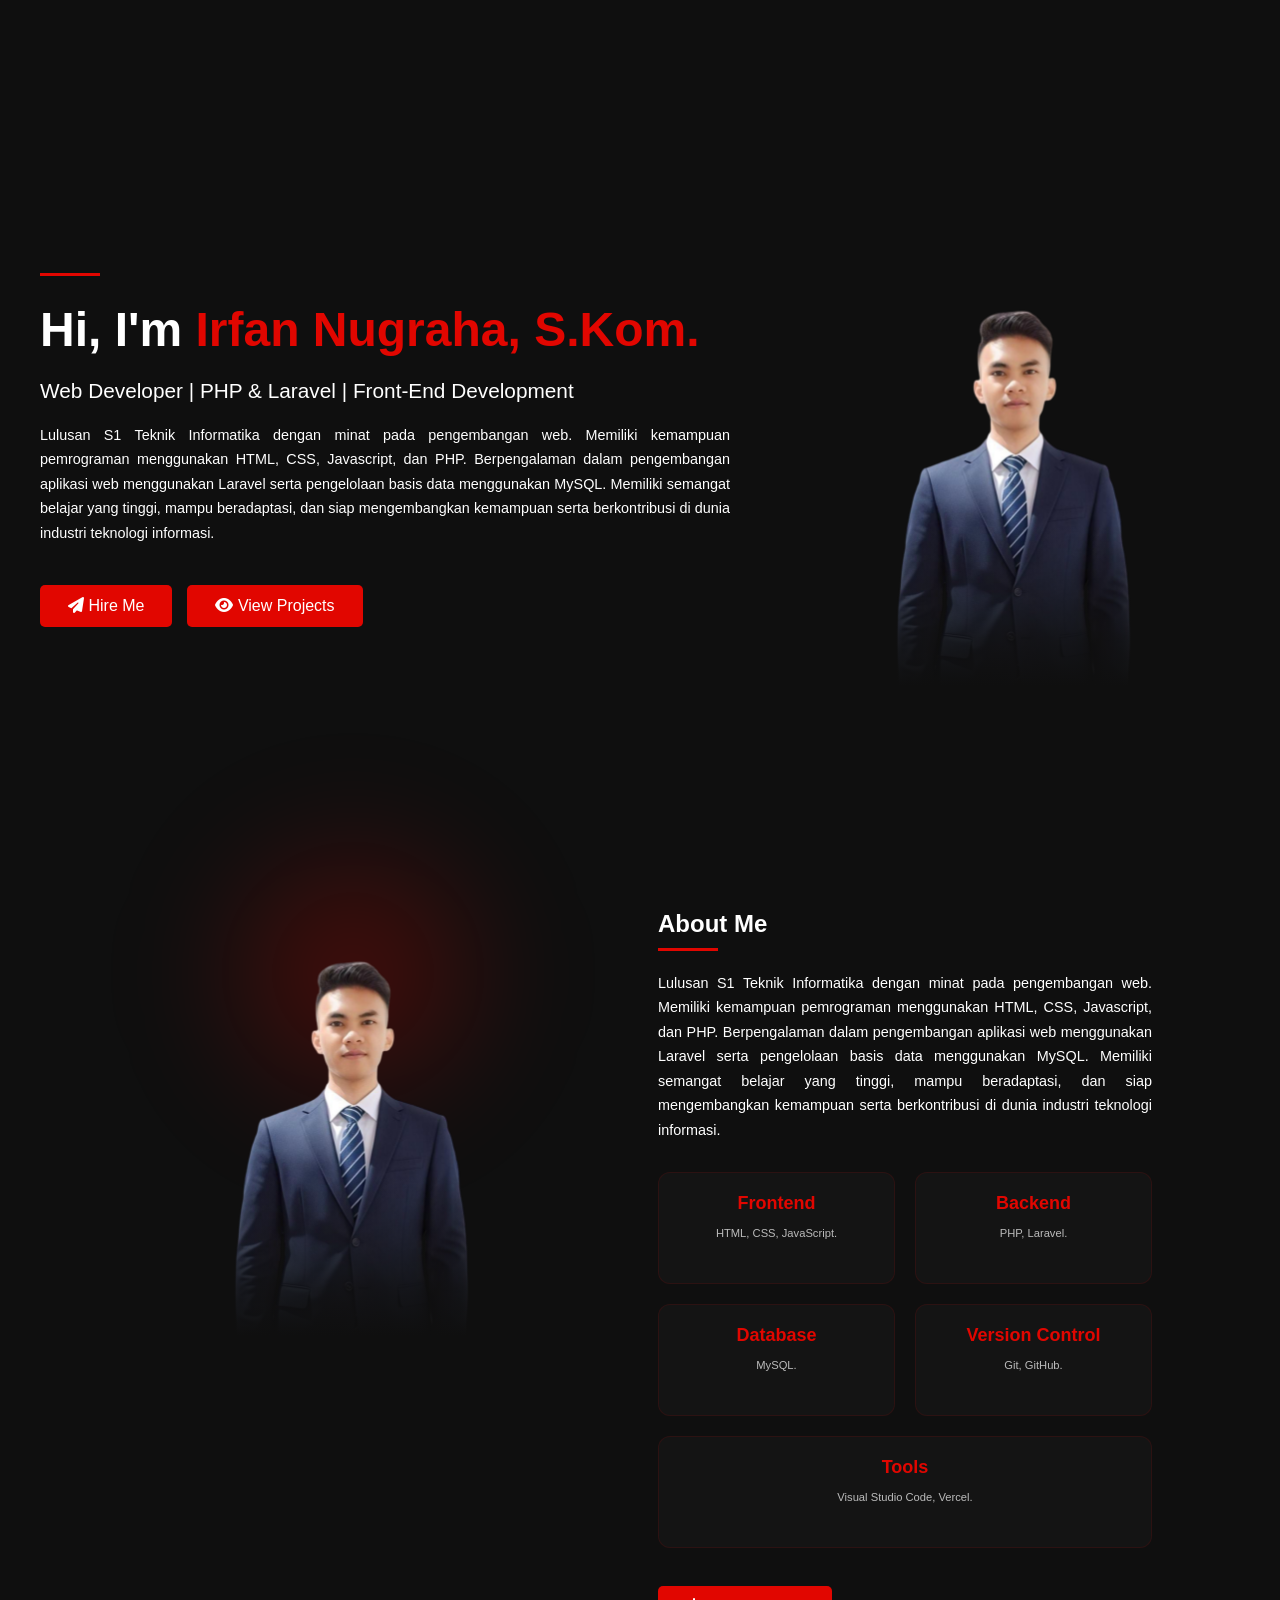
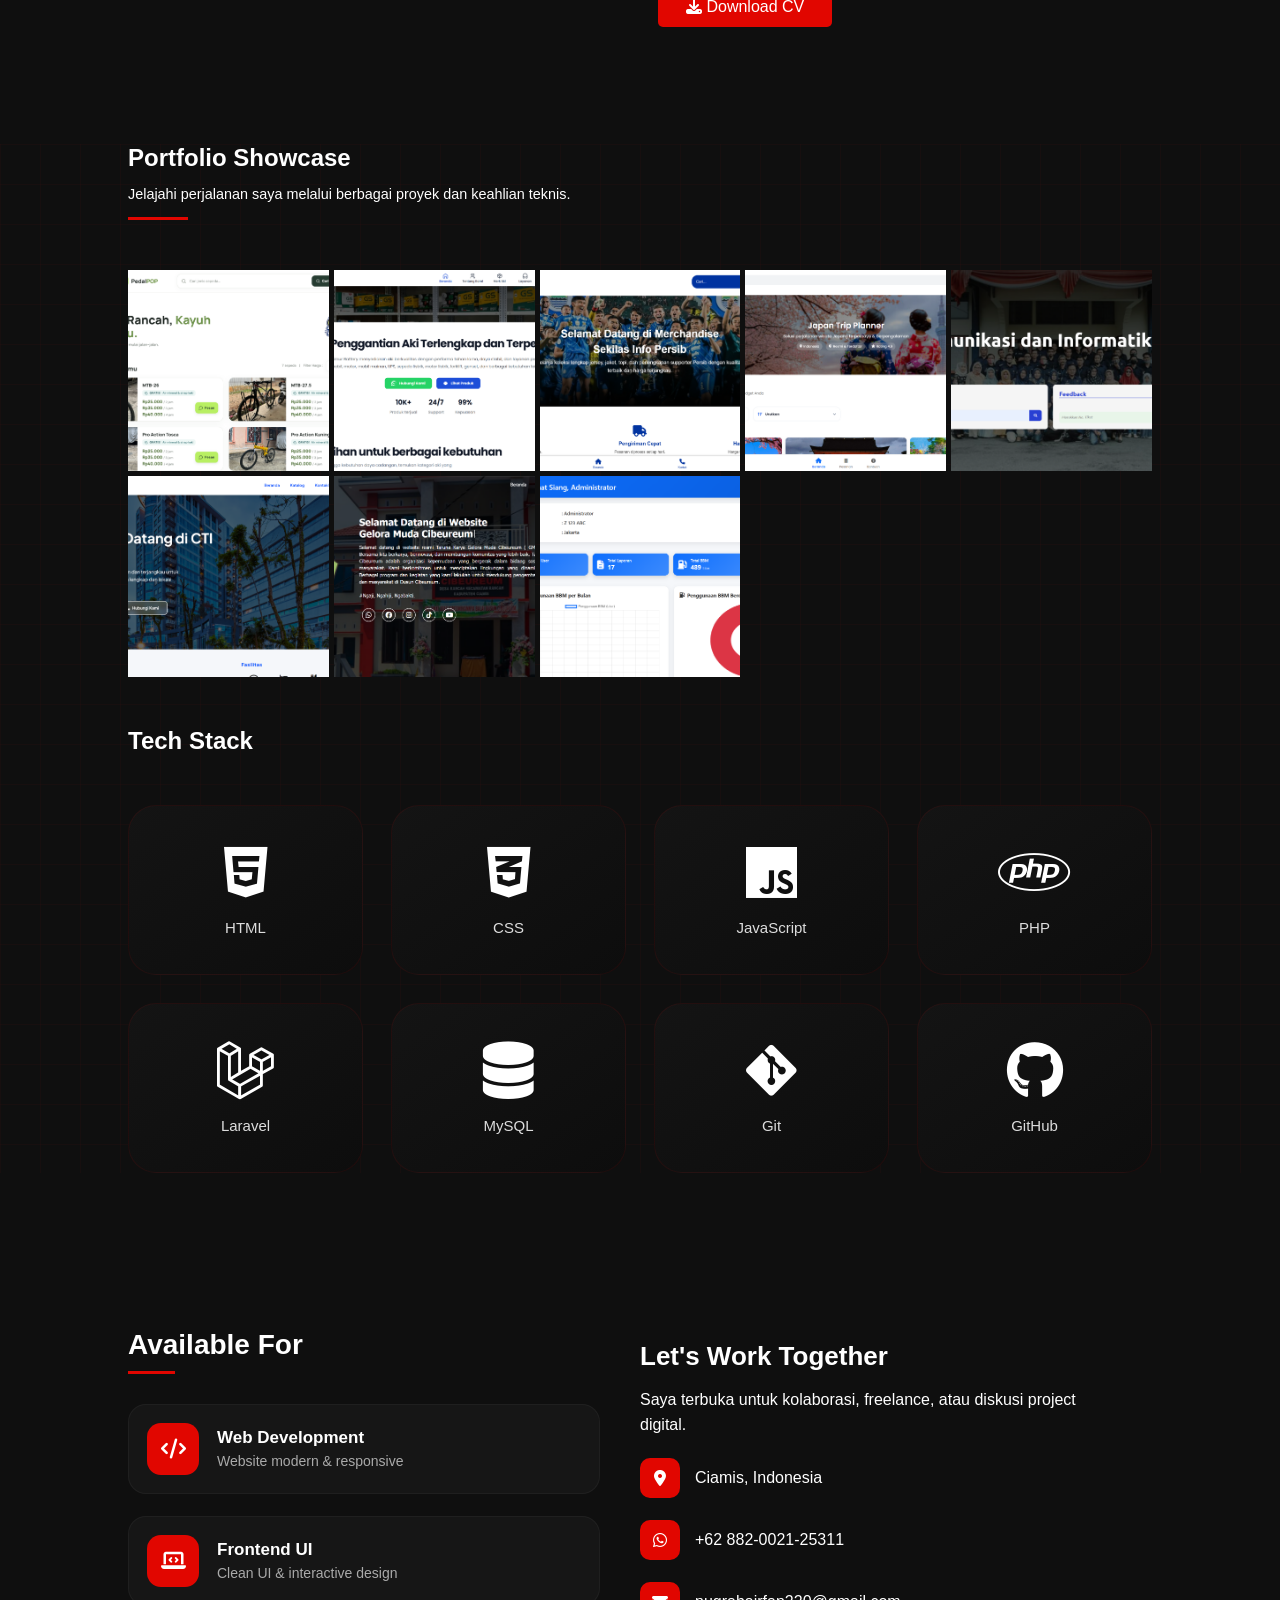
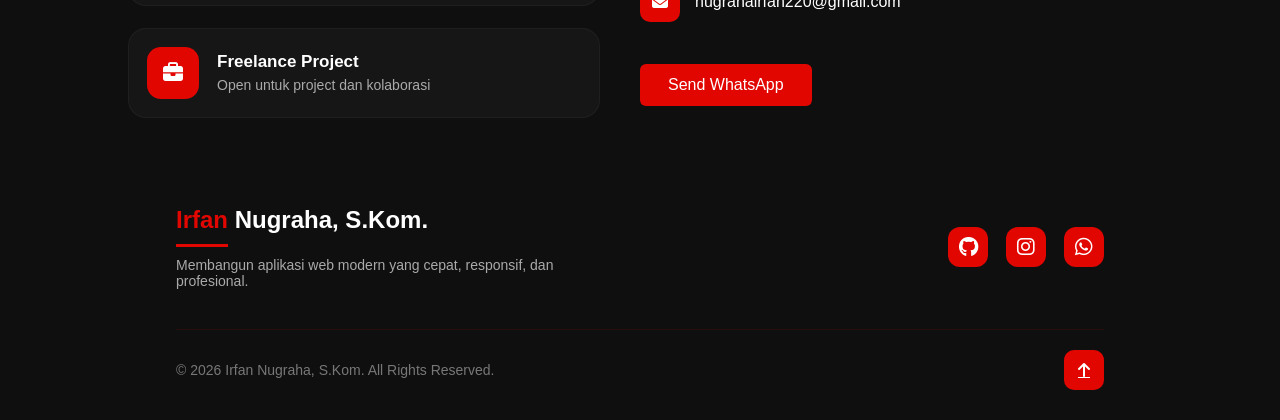
==== commit ecc9b383: "first commit" ====
--- a/index.html
+++ b/index.html
@@ -29,7 +29,7 @@
                 </p>
                 <div class="hero-buttons">
                     <a href="#contact" class="btn-primary"><i class="fa-solid fa-paper-plane"></i> Hire Me</a>
-                    <a href="#projects" class="btn-primary"><i class="fa-solid fa-eye"></i> View Projects</a>
+                    <a href="#portfolio" class="btn-primary"><i class="fa-solid fa-eye"></i> View Projects</a>
                 </div>
             </div>
             <div class="hero-image">
@@ -95,6 +95,23 @@
             </div>
 
             <div class="portfolio-grid">
+
+                <a href="detail-pedalpop.html">
+                    <div class="portfolio-card">
+                        <div class="portfolio-image">
+                            <img src="img/pedal pop 1.png" alt="Project">
+                        </div>
+                    </div>
+                </a>
+
+                <a href="detail-aki.html">
+                    <div class="portfolio-card">
+                        <div class="portfolio-image">
+                            <img src="img/aki 1.png" alt="Project">
+                        </div>
+                    </div>
+                </a>
+
                 <a href="detail-sip.html">
                     <div class="portfolio-card">
                         <div class="portfolio-image">
--- a/css/style.css
+++ b/css/style.css
@@ -319,24 +319,32 @@
 .portfolio-grid {
     margin-top: 2%;
     display: grid;
-    grid-template-columns: repeat(3, 1fr);
-    gap: 20px;
+    grid-template-columns: repeat(5, 1fr);
+    gap: 5px;
+}
+
+.portfolio-grid a {
+    display: block;
 }
 
 .portfolio-card {
-    border-radius: 0px;
     overflow: hidden;
     transition: 0.4s ease;
     position: relative;
-}
-
-.portfolio-card:hover {
-    transform: translateY(-5px);
+    background: #141414;
+}
+
+.portfolio-image {
+    aspect-ratio: 1 / 1;
+    overflow: hidden;
 }
 
 .portfolio-image img {
     width: 100%;
+    height: 100%;
     display: block;
+    object-fit: cover;
+    object-position: center;
     cursor: pointer;
     transition: transform 0.3s ease;
 }
--- a/css/responsive.css
+++ b/css/responsive.css
@@ -142,7 +142,7 @@
 
     .portfolio-grid,
     .tech-grid {
-        grid-template-columns: 1fr;
+        grid-template-columns: repeat(2, 1fr);
     }
 
     .section-title {
@@ -280,10 +280,6 @@
         margin-bottom: 20%;
     }
 
-    .tech-grid {
-        grid-template-columns: repeat(2, 1fr);
-    }
-
     .contact-item {
         gap: 10px;
     }
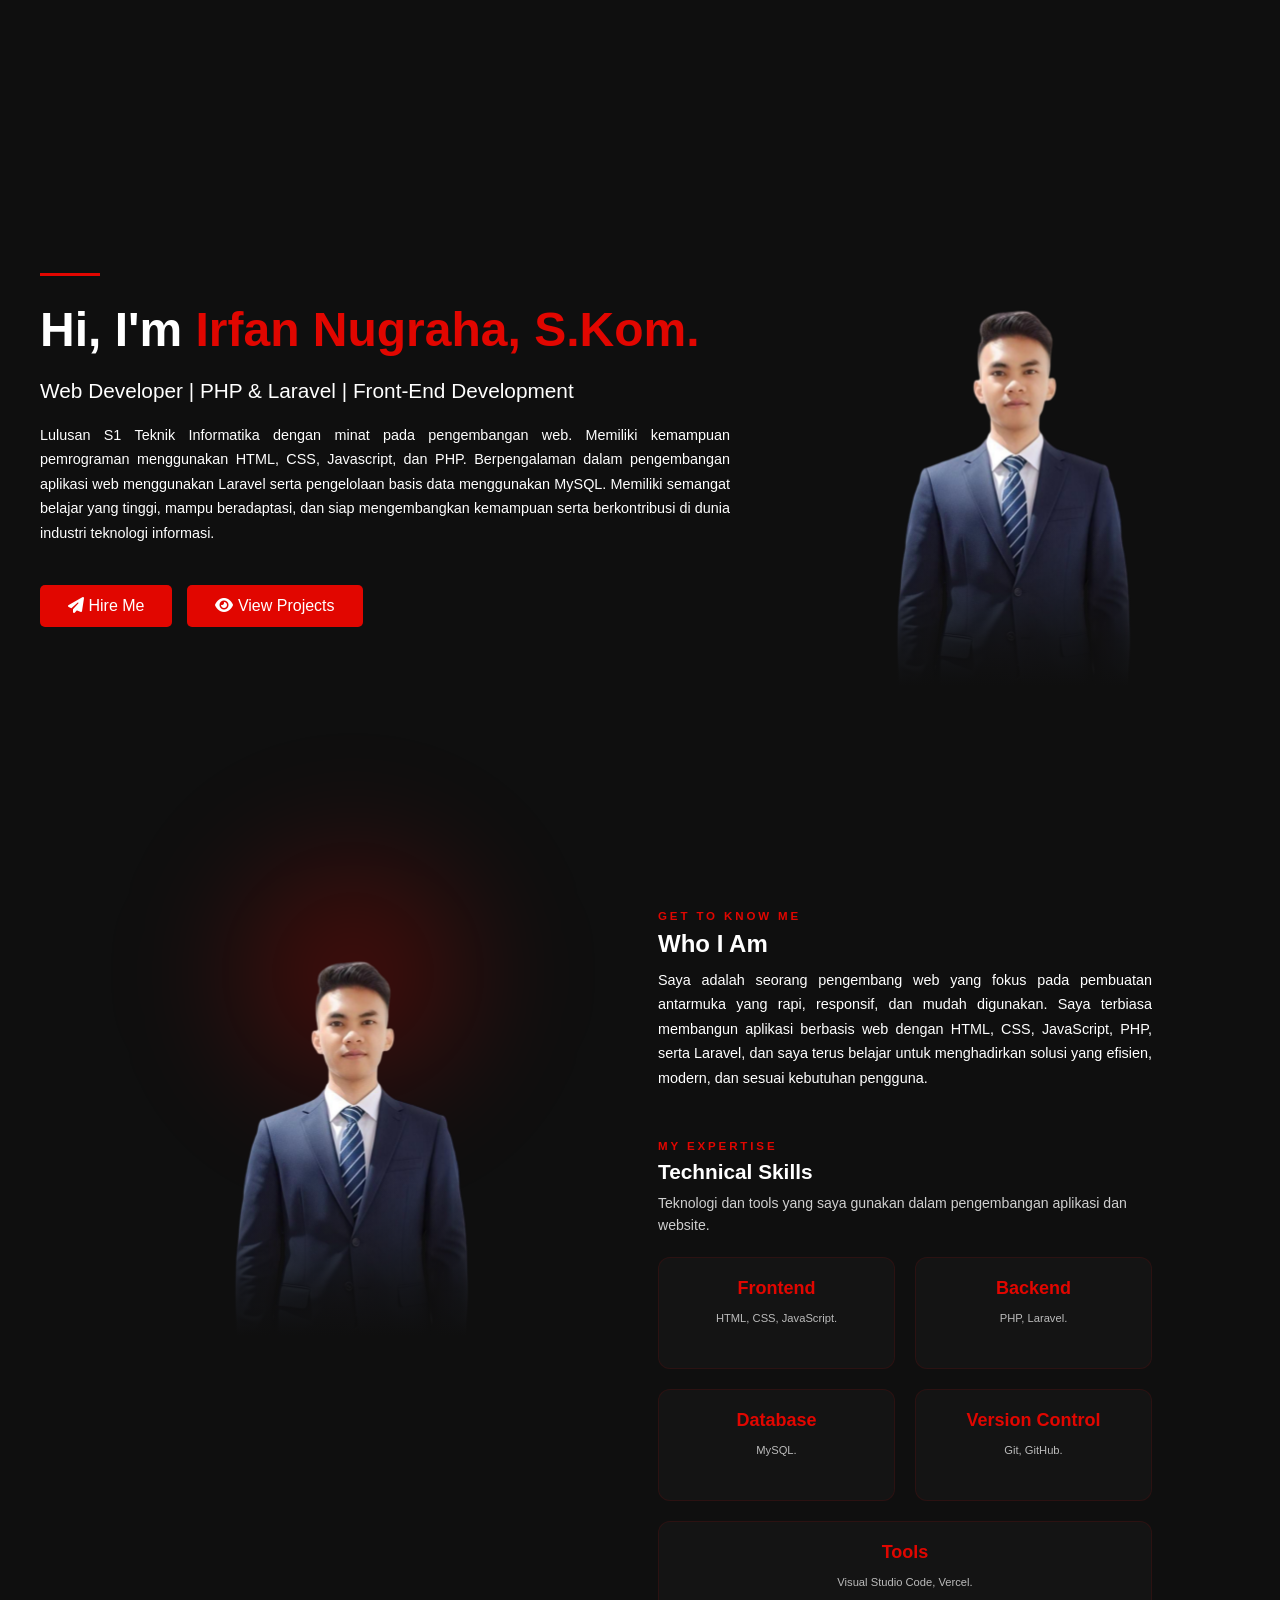
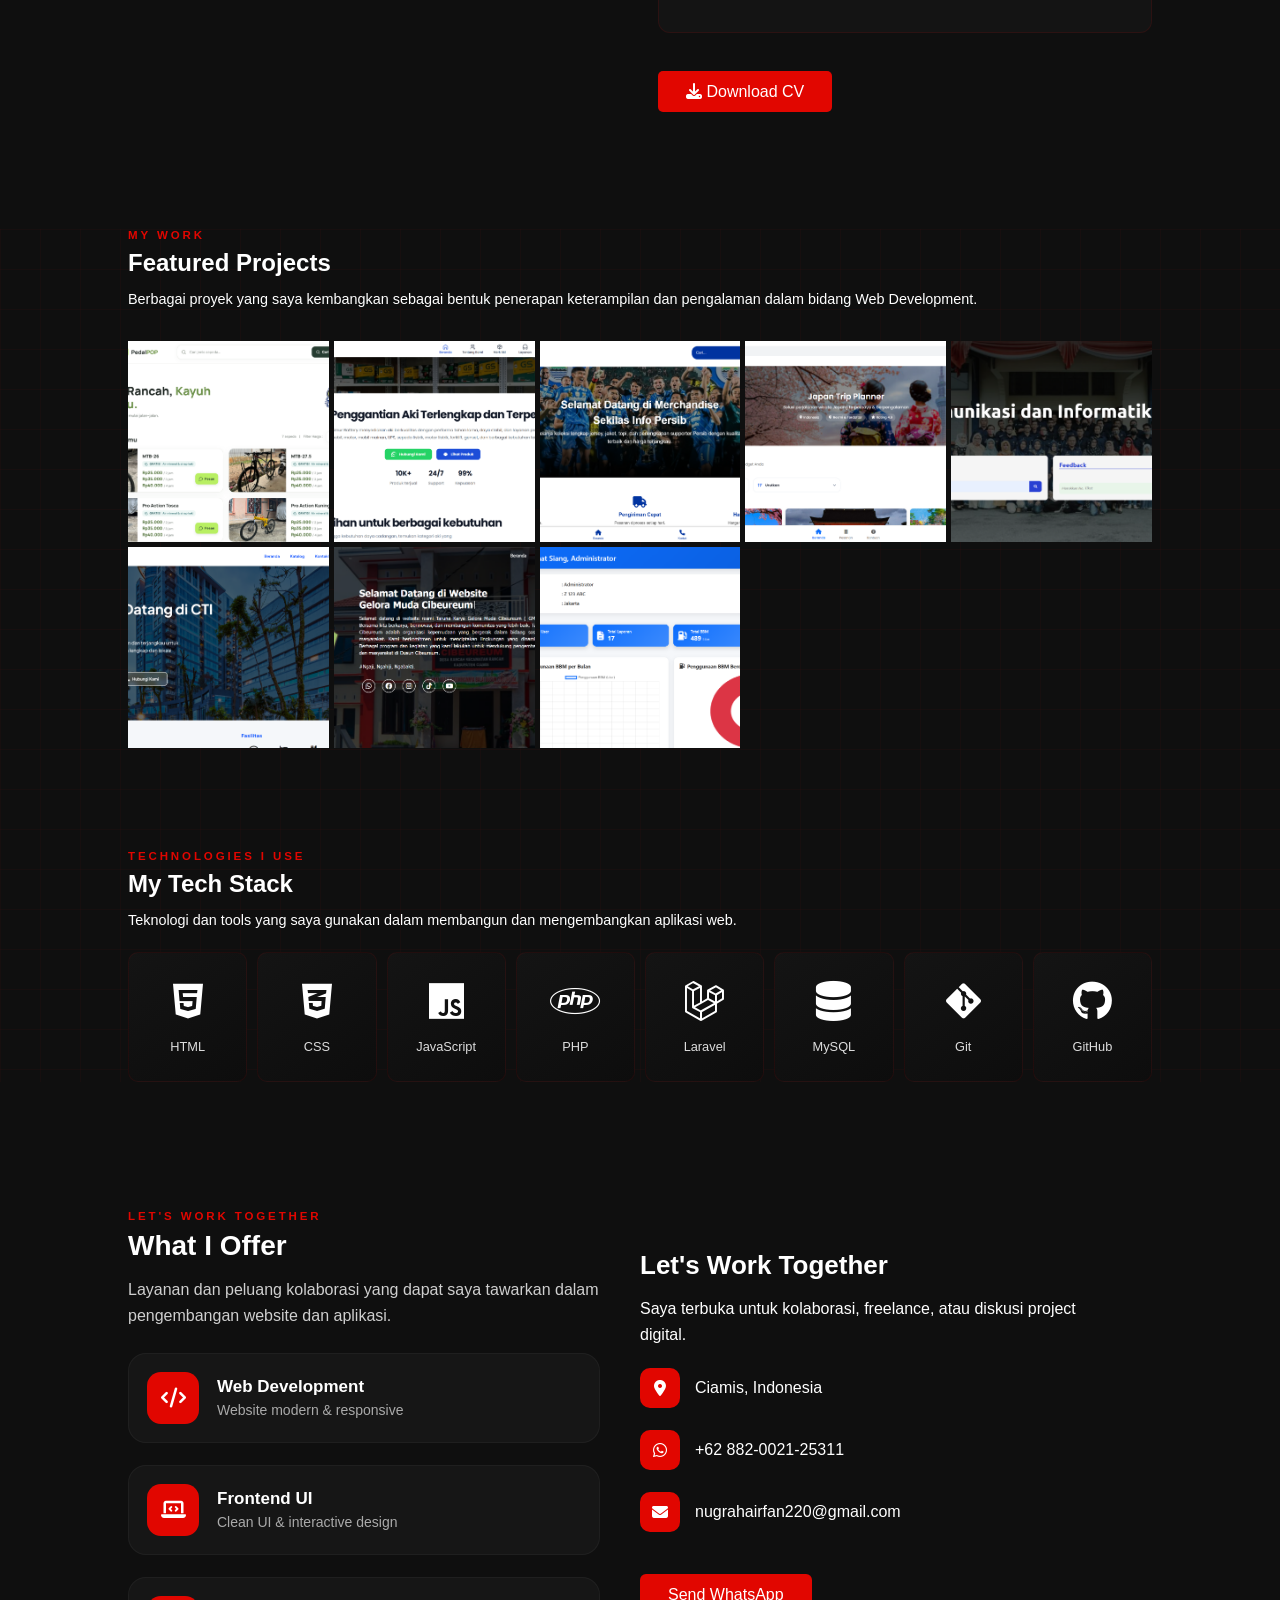
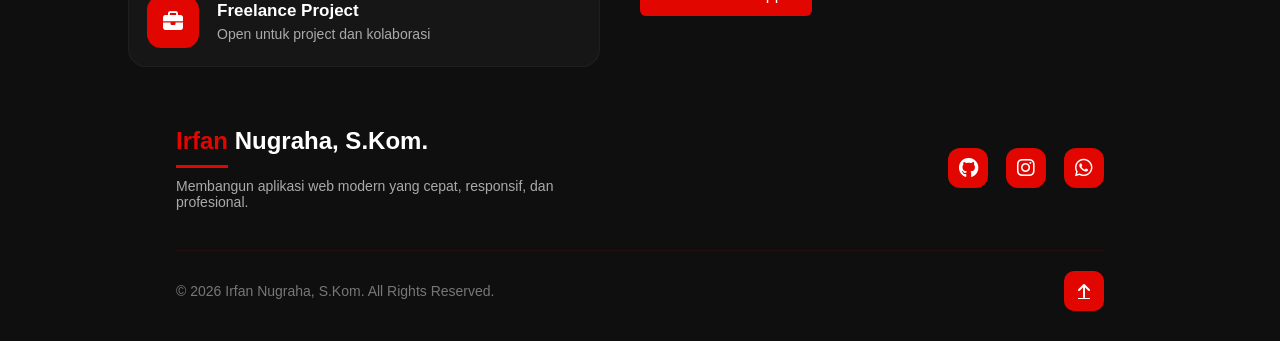
==== commit 8ffb920e: "first commit" ====
--- a/index.html
+++ b/index.html
@@ -47,13 +47,18 @@
                 <img src="img/hero.png" alt="About Irfan">
             </div>
             <div class="about-content">
-                <h2>About Me</h2>
-                <p>Lulusan S1 Teknik Informatika dengan minat pada pengembangan web. Memiliki kemampuan pemrograman
-                    menggunakan HTML, CSS, Javascript, dan PHP. Berpengalaman dalam pengembangan aplikasi web
-                    menggunakan Laravel serta pengelolaan basis data menggunakan MySQL. Memiliki semangat belajar yang
-                    tinggi, mampu beradaptasi, dan siap mengembangkan kemampuan serta berkontribusi di dunia industri
-                    teknologi informasi.
+                <span class="section-kicker">GET TO KNOW ME</span>
+                <h2>Who I Am</h2>
+                <p>Saya adalah seorang pengembang web yang fokus pada pembuatan antarmuka yang rapi, responsif, dan
+                    mudah digunakan. Saya terbiasa membangun aplikasi berbasis web dengan HTML, CSS, JavaScript,
+                    PHP, serta Laravel, dan saya terus belajar untuk menghadirkan solusi yang efisien, modern, dan
+                    sesuai kebutuhan pengguna.
                 </p>
+                <div class="about-headline">
+                    <span class="section-kicker">MY EXPERTISE</span>
+                    <h3>Technical Skills</h3>
+                    <p>Teknologi dan tools yang saya gunakan dalam pengembangan aplikasi dan website.</p>
+                </div>
                 <div class="about-cards">
                     <div class="about-card">
                         <h3>Frontend</h3>
@@ -88,9 +93,10 @@
         <div class="portfolio-container">
 
             <div class="section-title">
-                <h2>Portfolio Showcase</h2>
+                <span class="section-kicker">MY WORK</span>
+                <h2>Featured Projects</h2>
                 <p>
-                    Jelajahi perjalanan saya melalui berbagai proyek dan keahlian teknis.
+                    Berbagai proyek yang saya kembangkan sebagai bentuk penerapan keterampilan dan pengalaman dalam bidang Web Development.
                 </p>
             </div>
 
@@ -163,7 +169,9 @@
 
             <div class="portfolio-tech">
                 <div class="section-title tech-title">
-                    <h2>Tech Stack</h2>
+                    <span class="section-kicker">TECHNOLOGIES I USE</span>
+                    <h2>My Tech Stack</h2>
+                    <p>Teknologi dan tools yang saya gunakan dalam membangun dan mengembangkan aplikasi web.</p>
                 </div>
 
                 <div class="tech-grid">
@@ -216,7 +224,9 @@
         <div class="contact-container">
             <div class="contact-wrapper">
                 <div class="contact-card">
-                    <h3>Available For</h3>
+                    <span class="section-kicker">LET'S WORK TOGETHER</span>
+                    <h3>What I Offer</h3>
+                    <p>Layanan dan peluang kolaborasi yang dapat saya tawarkan dalam pengembangan website dan aplikasi.</p>
 
                     <div class="availability-list">
                         <div class="availability-item">
--- a/css/style.css
+++ b/css/style.css
@@ -173,18 +173,9 @@
 
 .about-content h2 {
     font-size: 1.5rem;
-    margin-bottom: 20px;
-    color: white;
-    position: relative;
-}
-
-.about-content h2::after {
-    content: "";
-    width: 60px;
-    height: 3px;
-    background: #e10600;
-    display: block;
-    margin-top: 10px;
+    margin-bottom: 10px;
+    color: white;
+    position: relative;
 }
 
 .about-content p {
@@ -195,10 +186,39 @@
     text-align: justify;
 }
 
+.about-headline {
+    margin-bottom: 20px;
+    margin-top: 10%;
+}
+
+.section-kicker {
+    display: block;
+    color: #e10600;
+    font-size: 0.72rem;
+    font-weight: 700;
+    letter-spacing: 0.18rem;
+    text-transform: uppercase;
+    margin-bottom: 8px;
+}
+
+.about-headline h3 {
+    color: white;
+    font-size: 1.3rem;
+    margin: 0 0 8px;
+}
+
+.about-headline p {
+    color: rgba(255, 255, 255, 0.8);
+    font-size: 0.88rem;
+    line-height: 1.6;
+    margin: 0;
+    text-align: left;
+}
+
 .about-cards {
     display: flex;
     gap: 20px;
-    margin-top: 30px;
+    margin-top: 0;
     flex-wrap: wrap;
     margin-bottom: 50px;
 }
@@ -272,15 +292,6 @@
     font-size: 0.9rem;
 }
 
-.section-title p::after {
-    content: "";
-    width: 60px;
-    height: 3px;
-    background: #e10600;
-    display: block;
-    margin-top: 10px;
-}
-
 .directions {
     display: flex;
     flex-wrap: wrap;
@@ -317,7 +328,7 @@
 }
 
 .portfolio-grid {
-    margin-top: 2%;
+    margin-top: -2%;
     display: grid;
     grid-template-columns: repeat(5, 1fr);
     gap: 5px;
@@ -351,20 +362,21 @@
 
 /* TECH STACK */
 .portfolio-tech {
-    margin-top: 50px;
+    margin-top: 10%;
 }
 
 .tech-grid {
     display: grid;
-    grid-template-columns: repeat(4, 1fr);
-    gap: 28px;
+    grid-template-columns: repeat(8, 1fr);
+    gap: 10px;
+    margin-top: -30px;
 }
 
 .tech-card {
     background: linear-gradient(145deg, #141414, #0d0d0d);
     border: 1px solid rgba(255, 0, 0, 0.08);
-    border-radius: 28px;
-    height: 170px;
+    border-radius: 10px;
+    height: 130px;
     display: flex;
     flex-direction: column;
     align-items: center;
@@ -391,7 +403,7 @@
 }
 
 .tech-card i {
-    font-size: 58px;
+    font-size: 40px;
     margin-bottom: 18px;
     color: white;
     transition: 0.3s ease;
@@ -401,7 +413,7 @@
 
 .tech-card h3 {
     color: #ddd;
-    font-size: 15px;
+    font-size: 0.8rem;
     font-weight: 500;
     position: relative;
     z-index: 2;
@@ -499,7 +511,6 @@
     flex: 1;
     position: relative;
     overflow: hidden;
-    border-radius: 24px;
     display: flex;
     flex-direction: column;
     justify-content: center;
@@ -508,18 +519,17 @@
 
 .contact-card h3 {
     font-size: 28px;
-    margin-bottom: 30px;
-    position: relative;
-    z-index: 2;
-}
-
-.contact-card h3::after {
-    content: "";
-    width: 10%;
-    height: 3px;
-    background: #e10600;
-    display: block;
-    margin-top: 10px;
+    margin-bottom: 15px;
+    position: relative;
+    z-index: 2;
+}
+
+.contact-card > p {
+    color: rgba(255, 255, 255, 0.8);
+    line-height: 1.6;
+    margin: 0 0 24px;
+    position: relative;
+    z-index: 2;
 }
 
 .availability-list {
--- a/css/responsive.css
+++ b/css/responsive.css
@@ -140,13 +140,17 @@
         min-width: 0;
     }
 
-    .portfolio-grid,
     .tech-grid {
-        grid-template-columns: repeat(2, 1fr);
+        grid-template-columns: repeat(3, 1fr);
+    }
+
+    .portfolio-grid {
+        grid-template-columns: repeat(3, 1fr);
     }
 
     .section-title {
         margin-bottom: 30px;
+        text-align: left;
     }
 
     .section-title h2 {
@@ -214,7 +218,7 @@
     }
 
     .portfolio-tech {
-        margin-top: 30px;
+        margin-top: 30%;
     }
 
     .tech-card {
@@ -264,6 +268,10 @@
         margin-top: 20%;
     }
 
+    .about-headline {
+        margin-top: 50px;
+    }
+
     .about-content h2 {
         text-align: left;
     }
@@ -288,6 +296,7 @@
         width: 36px;
         height: 36px;
         font-size: 14px;
+        margin-top: -6px;
     }
 
     .footer-social {
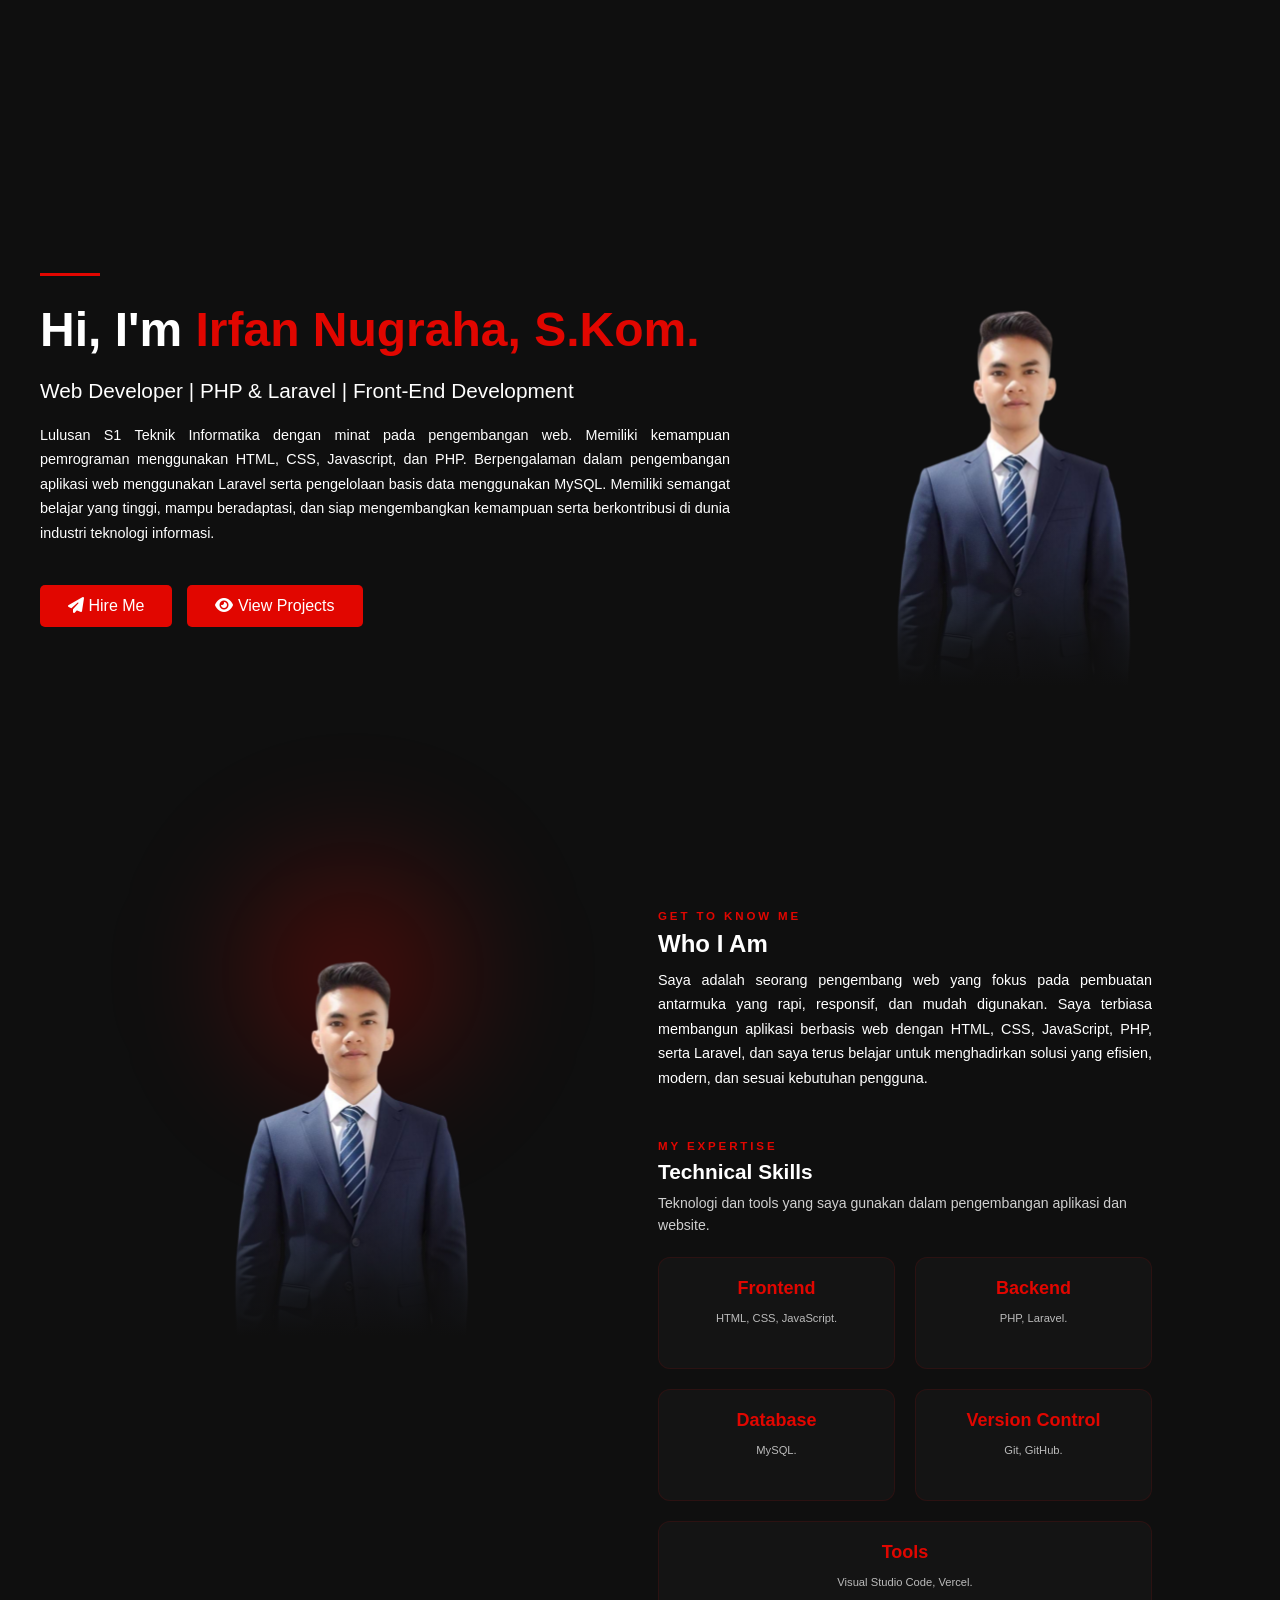
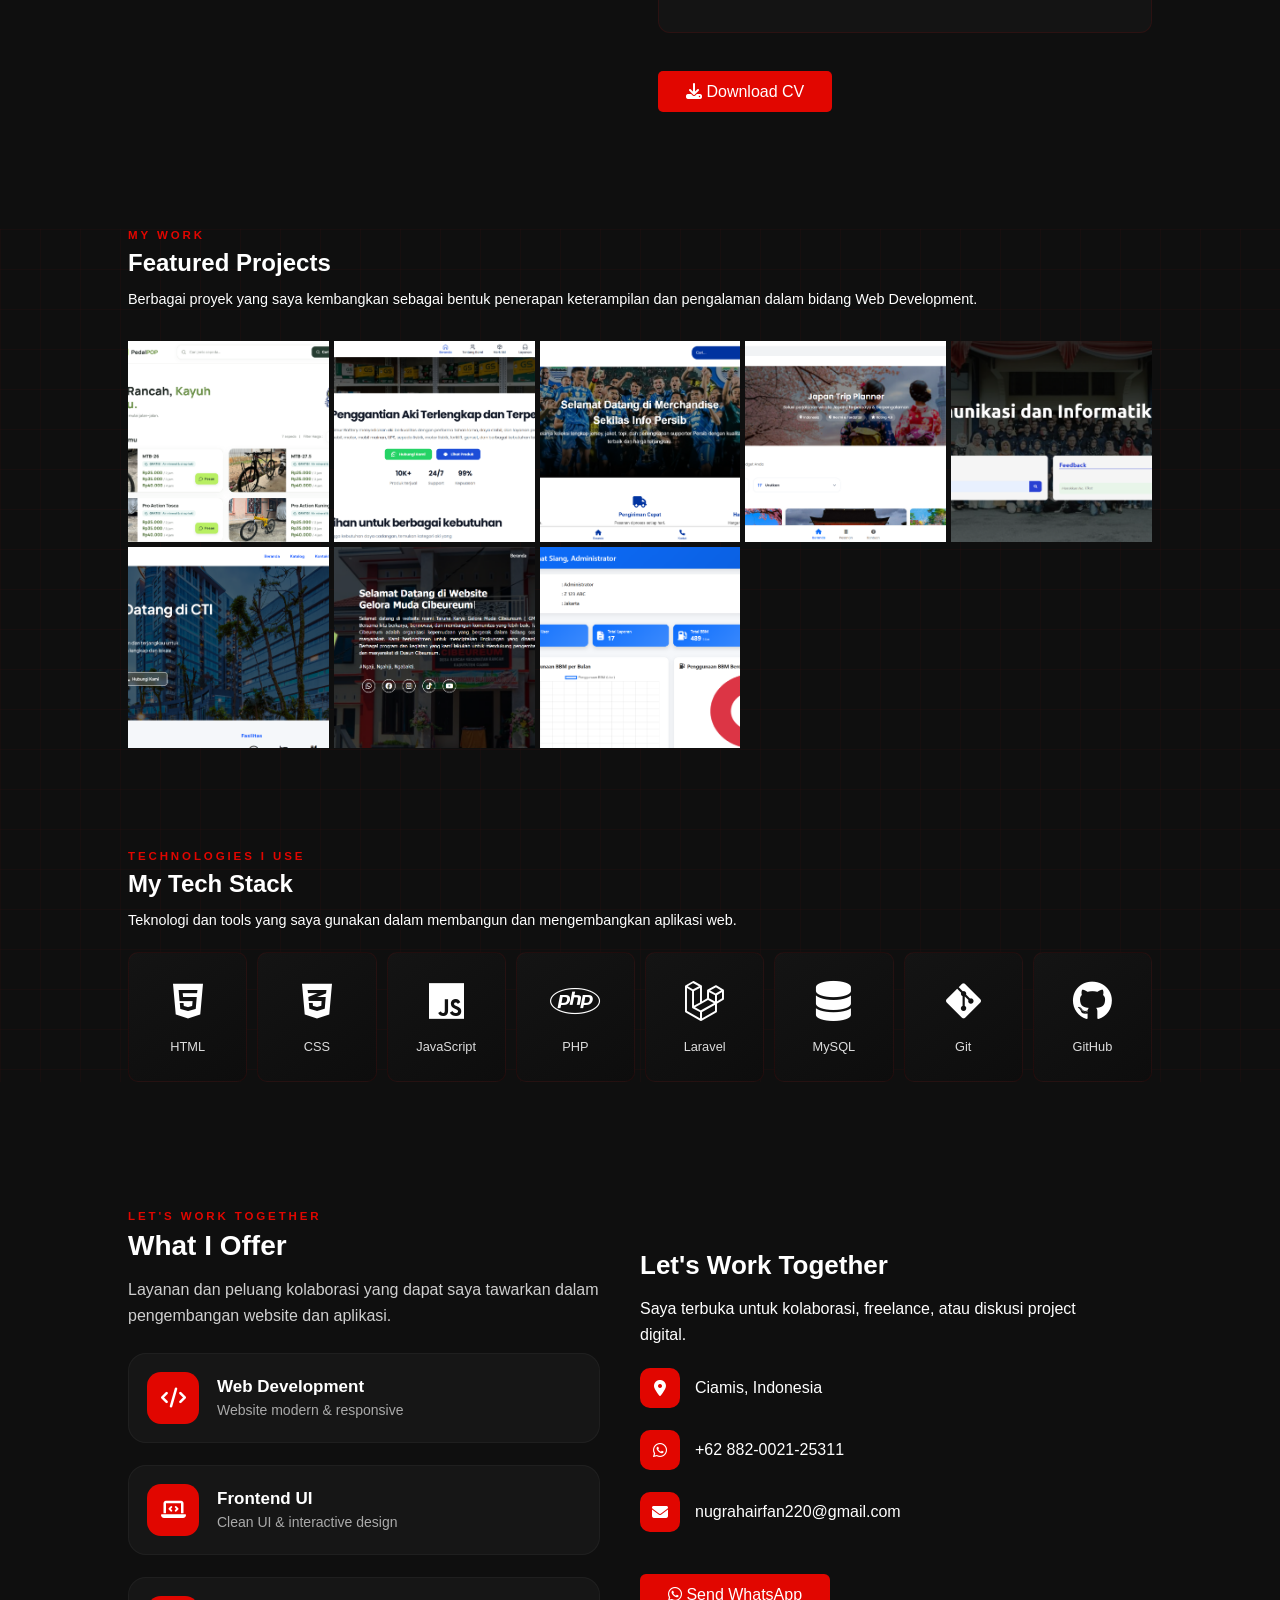
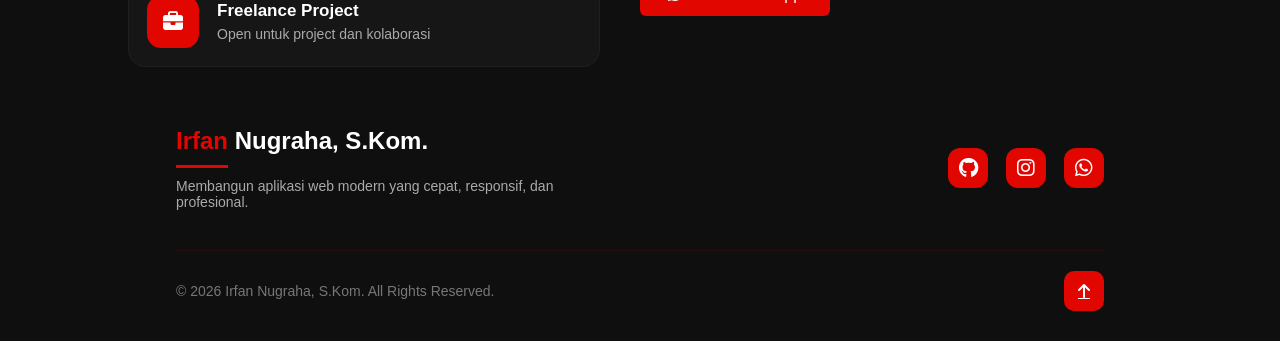
==== commit b63bbd4a: "first commit" ====
--- a/index.html
+++ b/index.html
@@ -96,7 +96,8 @@
                 <span class="section-kicker">MY WORK</span>
                 <h2>Featured Projects</h2>
                 <p>
-                    Berbagai proyek yang saya kembangkan sebagai bentuk penerapan keterampilan dan pengalaman dalam bidang Web Development.
+                    Berbagai proyek yang saya kembangkan sebagai bentuk penerapan keterampilan dan pengalaman dalam
+                    bidang Web Development.
                 </p>
             </div>
 
@@ -226,7 +227,8 @@
                 <div class="contact-card">
                     <span class="section-kicker">LET'S WORK TOGETHER</span>
                     <h3>What I Offer</h3>
-                    <p>Layanan dan peluang kolaborasi yang dapat saya tawarkan dalam pengembangan website dan aplikasi.</p>
+                    <p>Layanan dan peluang kolaborasi yang dapat saya tawarkan dalam pengembangan website dan aplikasi.
+                    </p>
 
                     <div class="availability-list">
                         <div class="availability-item">
@@ -274,7 +276,7 @@
                             </a></p>
                     </div>
                     <a href="https://wa.me/62882002125311" class="contact-btn" target="_blank">
-                        Send WhatsApp
+                        <i class="fa-brands fa-whatsapp"></i> Send WhatsApp
                     </a>
                 </div>
             </div>
--- a/css/style.css
+++ b/css/style.css
@@ -310,6 +310,7 @@
 }
 
 @keyframes blinkText {
+
     0%,
     100% {
         opacity: 1;
@@ -524,7 +525,7 @@
     z-index: 2;
 }
 
-.contact-card > p {
+.contact-card>p {
     color: rgba(255, 255, 255, 0.8);
     line-height: 1.6;
     margin: 0 0 24px;
--- a/css/responsive.css
+++ b/css/responsive.css
@@ -197,11 +197,18 @@
     }
 
     .hero-buttons {
-        flex-direction: column;
+        flex-direction: row;
+        flex-wrap: wrap;
         gap: 12px;
     }
 
-    .btn-primary,
+    .btn-primary {
+        width: calc(50% - 6px);
+        min-width: 0;
+        text-align: center;
+        display: inline-block;
+    }
+
     .contact-btn {
         width: 100%;
         text-align: center;
@@ -251,17 +258,19 @@
     }
 
     .hero-text h2 {
-        font-size: 1rem;
-        line-height: 1.5rem;
+        font-size: 0.8rem;
     }
 
     .hero-text p,
     .about-content p,
     .section-title p,
+    .contact-card p,
     .contact-info p,
     .availability-item p,
     .footer-logo p {
-        font-size: 0.9rem;
+        font-size: 0.7rem;
+        letter-spacing: 1px;
+        font-weight: 200;
     }
 
     .about {
@@ -285,6 +294,8 @@
     }
 
     .about-content .btn-primary {
+        width: 100%;
+        display: inline-block;
         margin-bottom: 20%;
     }
 
@@ -296,7 +307,7 @@
         width: 36px;
         height: 36px;
         font-size: 14px;
-        margin-top: -6px;
+        margin-top: -10px;
     }
 
     .footer-social {
